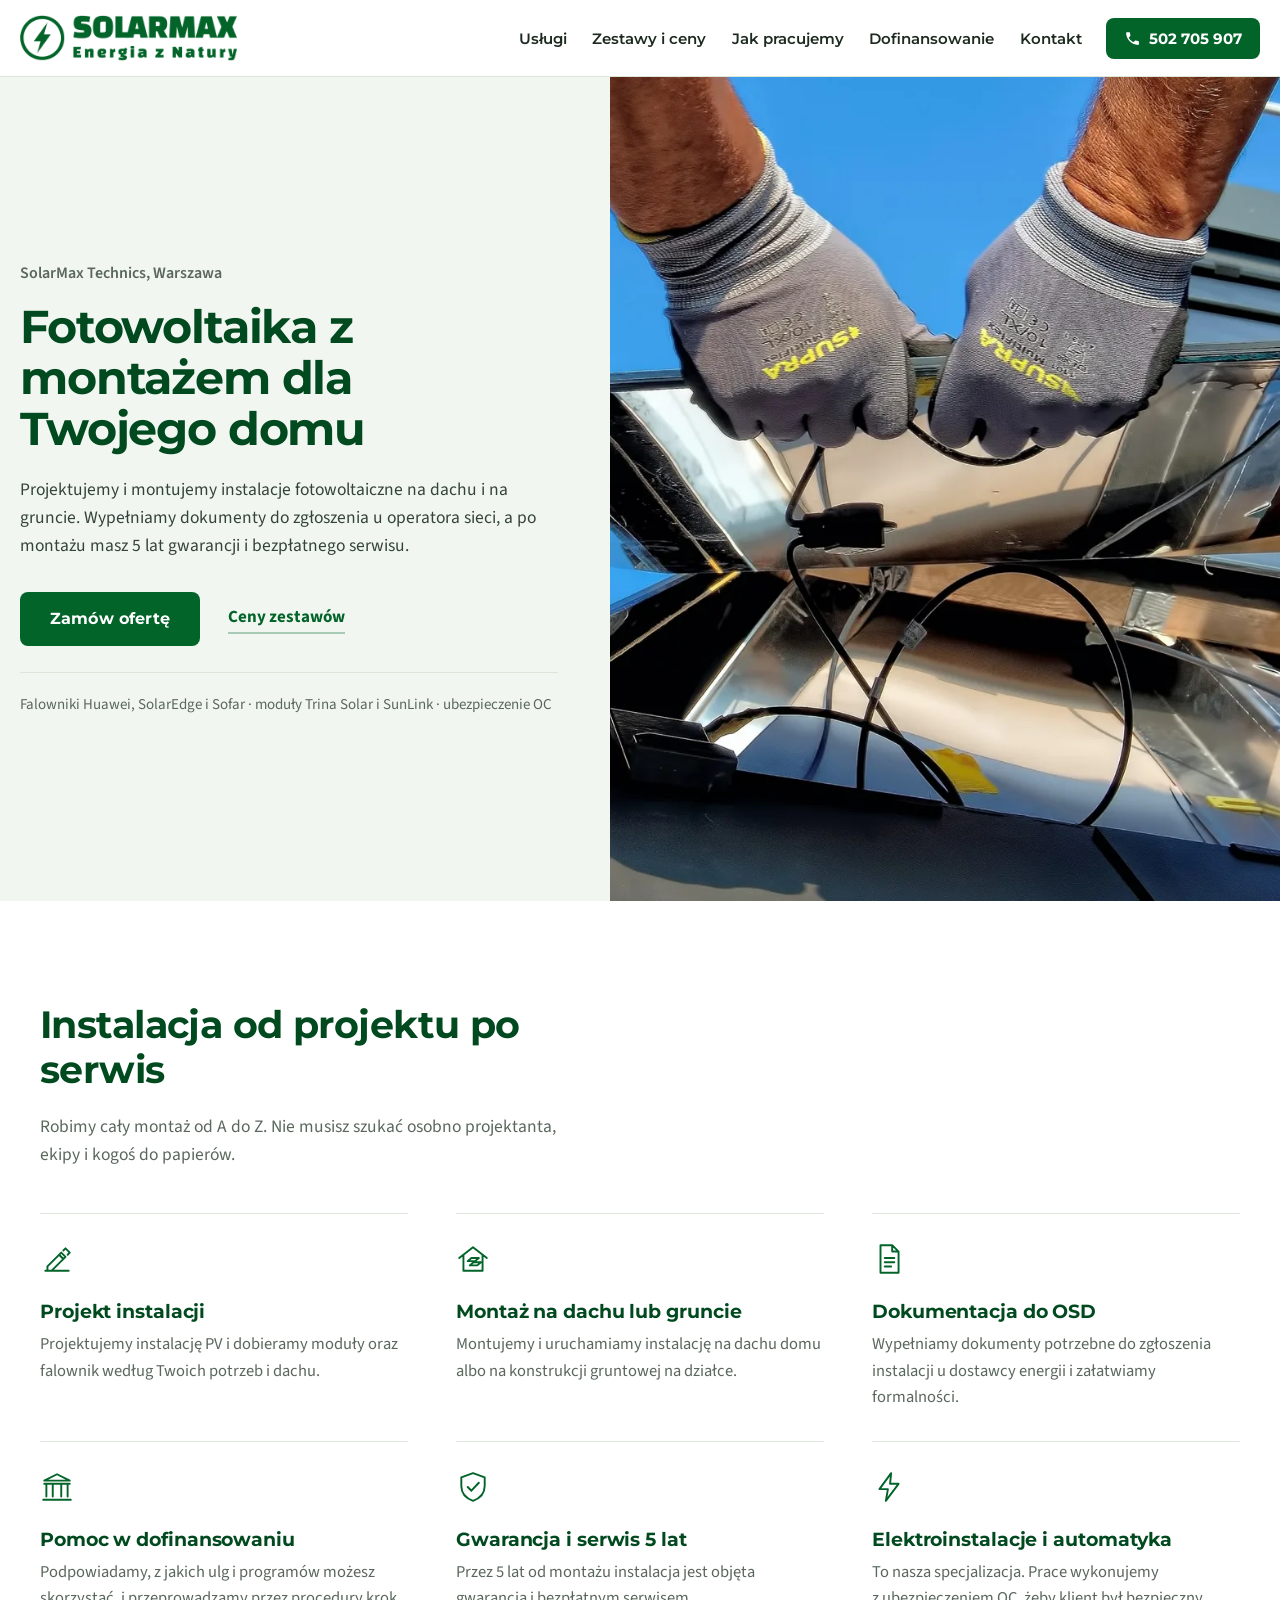
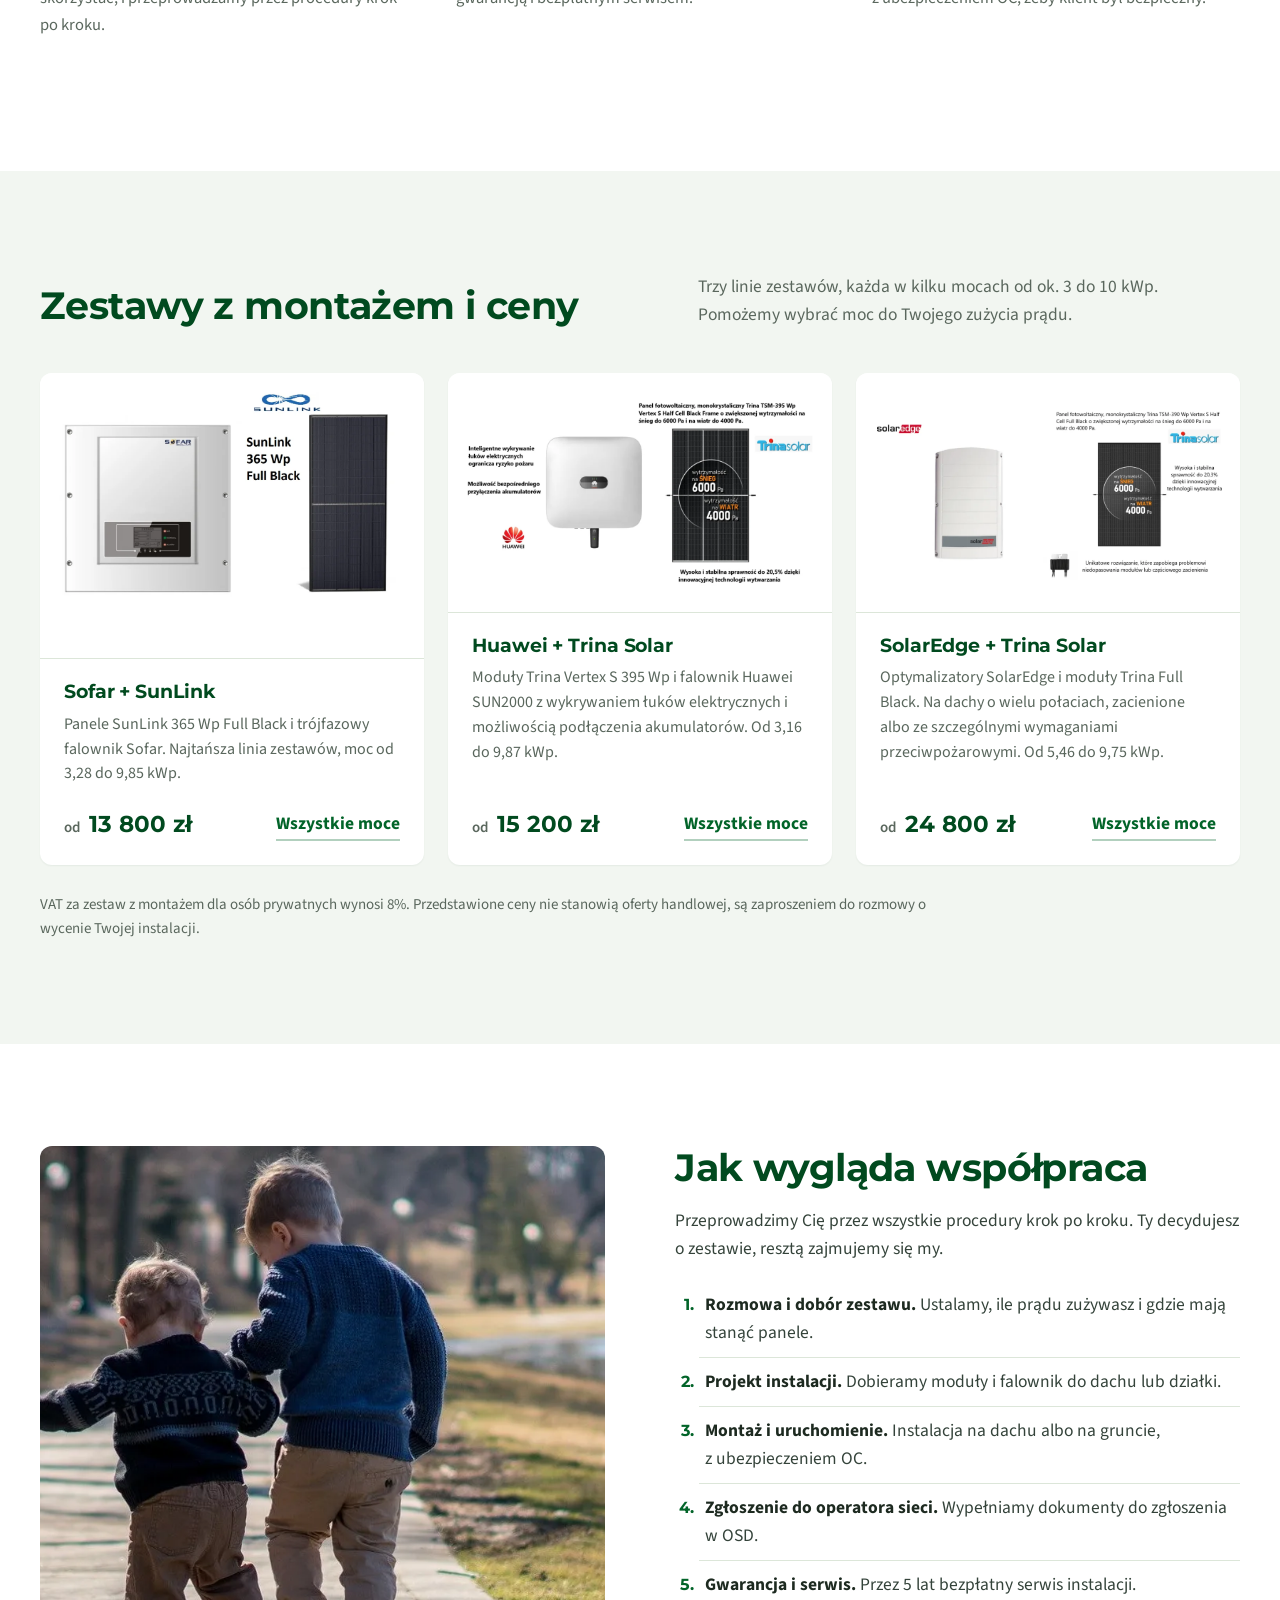
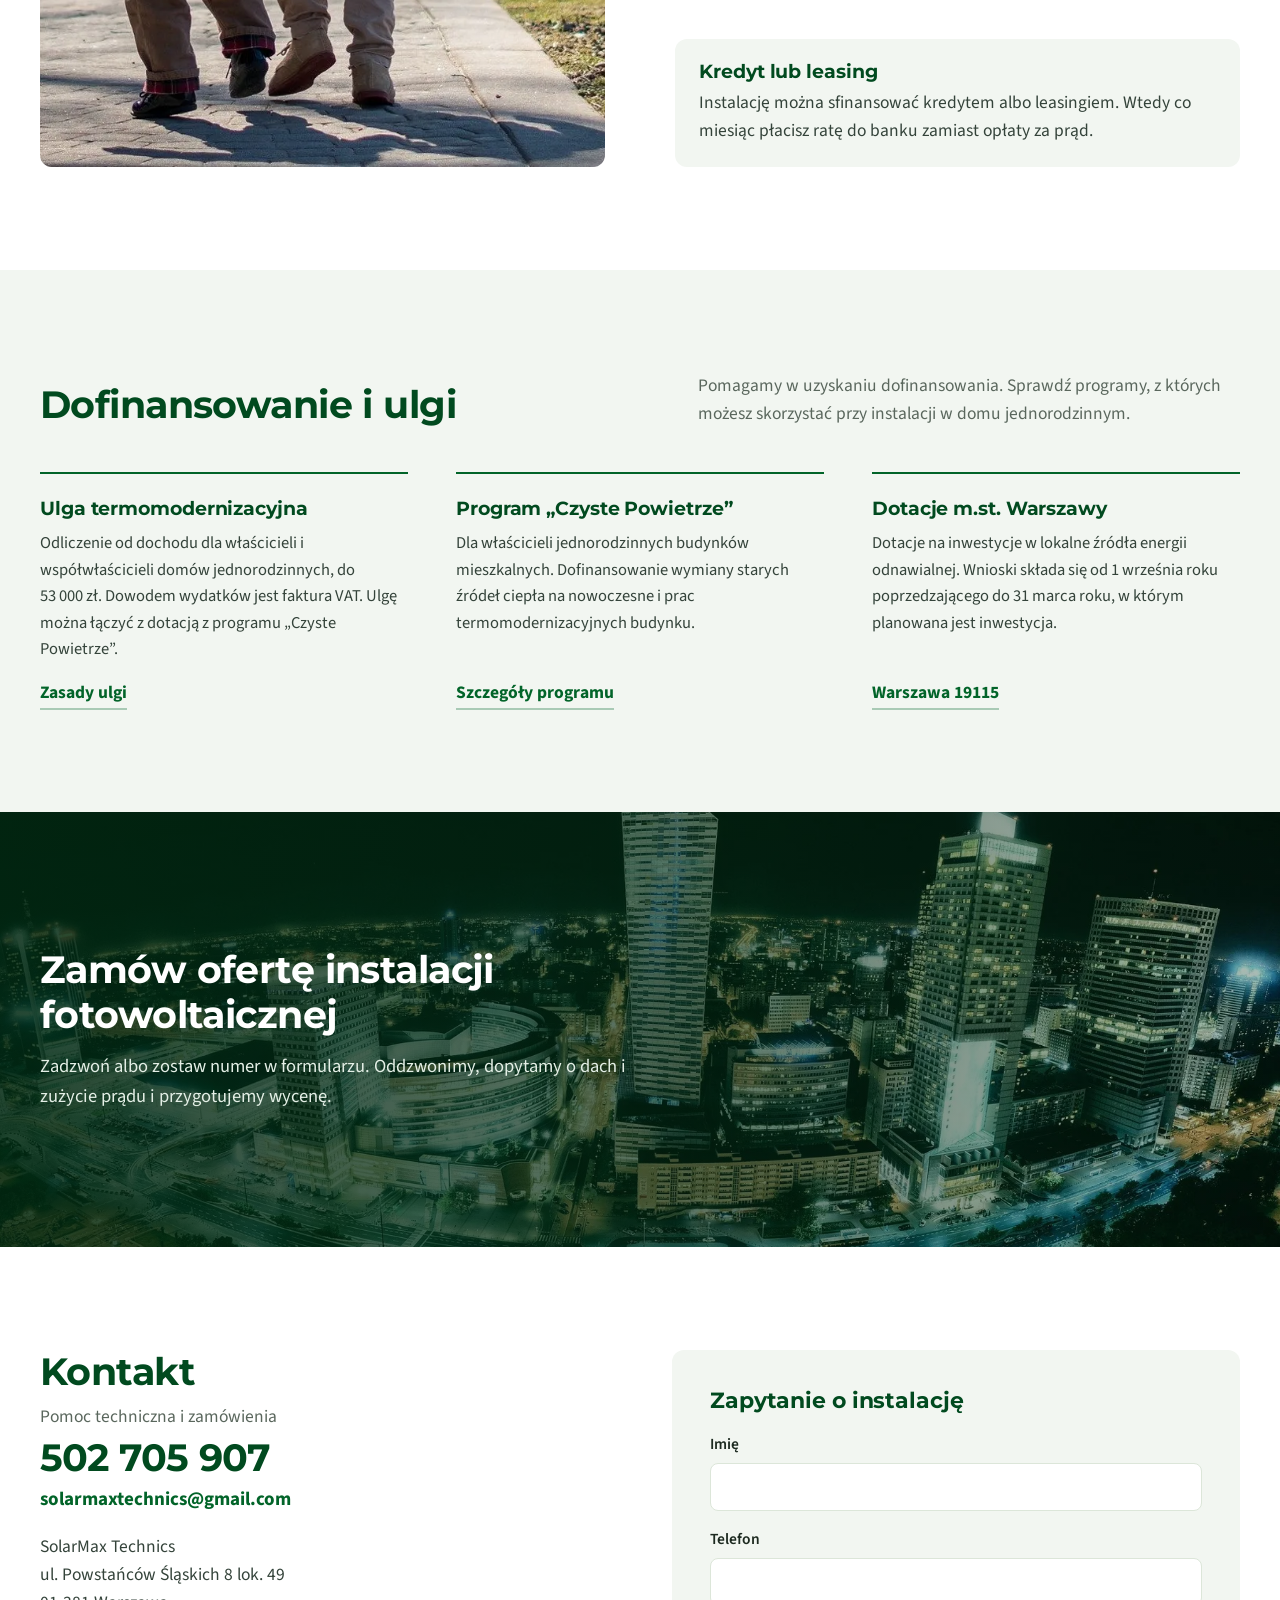
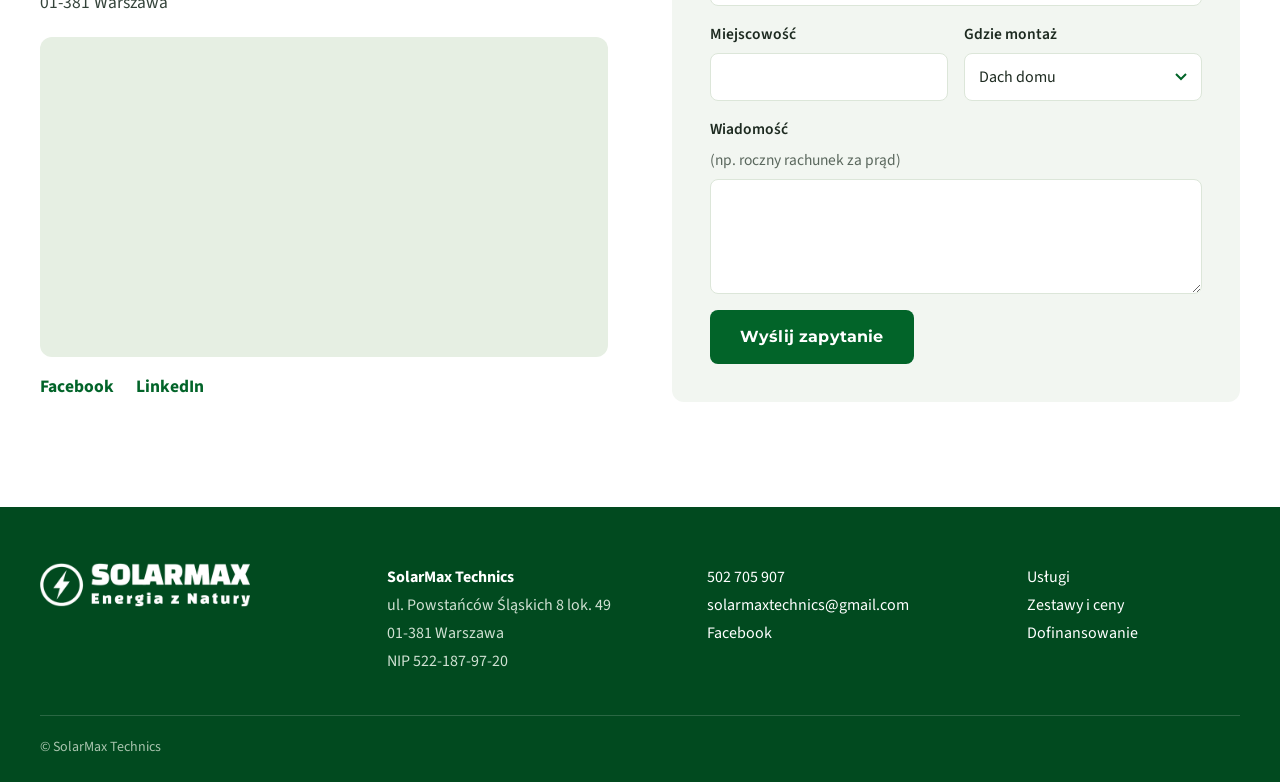
==== index.html @ 0d5f7050 "Wizualizacja koncepcyjna strony Solarmax" ====
<!doctype html>
<html lang="pl">
<head>
<meta charset="utf-8">
<meta name="viewport" content="width=device-width, initial-scale=1, viewport-fit=cover">
<meta name="robots" content="noindex, nofollow">
<title>Fotowoltaika z montażem - Warszawa | SolarMax Technics</title>
<meta name="description" content="SolarMax Technics z Warszawy: projekt, montaż i serwis instalacji fotowoltaicznych na dachu i gruncie. Zestawy Huawei, SolarEdge i Sofar, dokumentacja do OSD, 5 lat gwarancji i bezpłatnego serwisu.">
<meta name="theme-color" content="#026429">
<link rel="preconnect" href="https://fonts.googleapis.com">
<link rel="preconnect" href="https://fonts.gstatic.com" crossorigin>
<link href="https://fonts.googleapis.com/css2?family=Montserrat:wght@600;700;800&family=Source+Sans+3:wght@400;600;700&display=swap" rel="stylesheet">
<link rel="preload" as="image" href="img/montage.webp">
<link rel="icon" href="img/ikona.png">
<link rel="stylesheet" href="style.css">
</head>
<body>
<!-- Wizualizacja koncepcyjna nowej strony (bezplatny podglad). Dane, oferta, ceny i zdjecia pochodza z solarmax.com.pl (stan 29.10.2026). -->
<header class="top" id="top">
  <div class="top-in">
    <a href="index.html" class="logo" aria-label="SolarMax Technics - strona główna"><img src="img/logo.png" alt="Solarmax - Energia z Natury" width="520" height="110"></a>
    <nav class="nav" id="nav" aria-label="Menu główne">
      <a href="#uslugi">Usługi</a>
      <a href="zestawy.html">Zestawy i ceny</a>
      <a href="#wspolpraca">Jak pracujemy</a>
      <a href="#dofinansowanie">Dofinansowanie</a>
      <a href="#kontakt">Kontakt</a>
      <a href="tel:+48502705907" class="nav-tel">Zadzwoń: 502 705 907</a>
    </nav>
    <a href="tel:+48502705907" class="top-tel" aria-label="Zadzwoń: 502 705 907">
      <svg viewBox="0 0 24 24" aria-hidden="true"><path d="M6.6 10.8a15.1 15.1 0 0 0 6.6 6.6l2.2-2.2a1 1 0 0 1 1-.25 11.4 11.4 0 0 0 3.6.57 1 1 0 0 1 1 1V20a1 1 0 0 1-1 1A17 17 0 0 1 3 4a1 1 0 0 1 1-1h3.5a1 1 0 0 1 1 1c0 1.25.2 2.45.57 3.57a1 1 0 0 1-.25 1z"/></svg>
      <span>502 705 907</span>
    </a>
    <button class="burger" id="burger" aria-label="Otwórz menu" aria-expanded="false" aria-controls="nav"><span></span><span></span><span></span></button>
  </div>
</header>

<main>
<section class="hero" id="start">
  <figure class="hero-foto">
    <img src="img/montage.webp" alt="Monterzy w rękawicach podłączają przewody panelu fotowoltaicznego" width="1800" height="1007" fetchpriority="high">
  </figure>
  <div class="hero-in">
    <p class="hero-adres">SolarMax Technics, Warszawa</p>
    <h1>Fotowoltaika z montażem dla Twojego domu</h1>
    <p class="lead">Projektujemy i montujemy instalacje fotowoltaiczne na dachu i na gruncie. Wypełniamy dokumenty do zgłoszenia u operatora sieci, a po montażu masz 5 lat gwarancji i bezpłatnego serwisu.</p>
    <div class="hero-cta">
      <a href="#kontakt" class="btn">Zamów ofertę</a>
      <a href="zestawy.html" class="lnk hero-lnk">Ceny zestawów</a>
    </div>
    <p class="hero-fakty">Falowniki Huawei, SolarEdge i Sofar · moduły Trina Solar i SunLink · ubezpieczenie OC</p>
  </div>
</section>

<section class="sekcja uslugi" id="uslugi">
  <div class="wrap">
    <div class="sek-glowa">
      <h2>Instalacja od projektu po serwis</h2>
      <p>Robimy cały montaż od A do Z. Nie musisz szukać osobno projektanta, ekipy i kogoś do papierów.</p>
    </div>
    <div class="siatka-usl">
      <div class="usl">
        <svg viewBox="0 0 32 32" aria-hidden="true"><path d="M5 27h22M7 23l13-13 4 4-13 13H7v-4zM18 12l4 4M22 8l2-2 4 4-2 2"/></svg>
        <h3>Projekt instalacji</h3>
        <p>Projektujemy instalację PV i dobieramy moduły oraz falownik według Twoich potrzeb i dachu.</p>
      </div>
      <div class="usl">
        <svg viewBox="0 0 32 32" aria-hidden="true"><path d="M3 15 16 5l13 10M7 12.5V27h18V12.5M11 18l3.5-3h7L18 18h-7zM13 22l3.5-3h7L20 22h-7"/></svg>
        <h3>Montaż na dachu lub gruncie</h3>
        <p>Montujemy i uruchamiamy instalację na dachu domu albo na konstrukcji gruntowej na działce.</p>
      </div>
      <div class="usl">
        <svg viewBox="0 0 32 32" aria-hidden="true"><path d="M8 3h11l6 6v20H8zM19 3v6h6M12 15h9M12 19h9M12 23h6"/></svg>
        <h3>Dokumentacja do OSD</h3>
        <p>Wypełniamy dokumenty potrzebne do zgłoszenia instalacji u dostawcy energii i załatwiamy formalności.</p>
      </div>
      <div class="usl">
        <svg viewBox="0 0 32 32" aria-hidden="true"><path d="M4 13h24M6 13v12M12 13v12M20 13v12M26 13v12M3 28h26M16 4 4 10h24z"/></svg>
        <h3>Pomoc w dofinansowaniu</h3>
        <p>Podpowiadamy, z jakich ulg i programów możesz skorzystać, i przeprowadzamy przez procedury krok po kroku.</p>
      </div>
      <div class="usl">
        <svg viewBox="0 0 32 32" aria-hidden="true"><path d="M16 3 5 7v8c0 7 4.6 11.6 11 14 6.4-2.4 11-7 11-14V7zM11 16l3.5 3.5L21.5 12"/></svg>
        <h3>Gwarancja i serwis 5 lat</h3>
        <p>Przez 5 lat od montażu instalacja jest objęta gwarancją i bezpłatnym serwisem.</p>
      </div>
      <div class="usl">
        <svg viewBox="0 0 32 32" aria-hidden="true"><path d="M18 3 7 18h8l-2 11 12-16h-8z"/></svg>
        <h3>Elektroinstalacje i automatyka</h3>
        <p>To nasza specjalizacja. Prace wykonujemy z&nbsp;ubezpieczeniem OC, żeby klient był bezpieczny.</p>
      </div>
    </div>
  </div>
</section>

<section class="sekcja zestawy" id="zestawy">
  <div class="wrap">
    <div class="sek-glowa">
      <h2>Zestawy z montażem i ceny</h2>
      <p>Trzy linie zestawów, każda w kilku mocach od ok. 3 do 10 kWp. Pomożemy wybrać moc do Twojego zużycia prądu.</p>
    </div>
    <div class="siatka-zest">
      <article class="zest">
        <a href="zestawy.html#sofar" class="zest-foto"><img src="img/zestaw-sofar.webp" alt="Falownik Sofar i panel SunLink 365 Wp Full Black" width="1000" height="723" loading="lazy"></a>
        <div class="zest-txt">
          <h3>Sofar + SunLink</h3>
          <p>Panele SunLink 365 Wp Full Black i trójfazowy falownik Sofar. Najtańsza linia zestawów, moc od 3,28 do 9,85 kWp.</p>
          <div class="zest-dol"><span class="cena"><small>od</small> 13&nbsp;800&nbsp;zł</span><a href="zestawy.html#sofar" class="lnk">Wszystkie moce</a></div>
        </div>
      </article>
      <article class="zest">
        <a href="zestawy.html#huawei" class="zest-foto"><img src="img/zestaw-huawei.webp" alt="Falownik Huawei SUN2000 i moduł Trina Vertex S 395 Wp" width="1000" height="536" loading="lazy"></a>
        <div class="zest-txt">
          <h3>Huawei + Trina Solar</h3>
          <p>Moduły Trina Vertex S 395 Wp i falownik Huawei SUN2000 z wykrywaniem łuków elektrycznych i możliwością podłączenia akumulatorów. Od 3,16 do 9,87 kWp.</p>
          <div class="zest-dol"><span class="cena"><small>od</small> 15&nbsp;200&nbsp;zł</span><a href="zestawy.html#huawei" class="lnk">Wszystkie moce</a></div>
        </div>
      </article>
      <article class="zest">
        <a href="zestawy.html#solaredge" class="zest-foto"><img src="img/zestaw-solaredge.webp" alt="Falownik SolarEdge z optymalizatorem i moduł Trina Vertex S 390 Wp Full Black" width="1000" height="499" loading="lazy"></a>
        <div class="zest-txt">
          <h3>SolarEdge + Trina Solar</h3>
          <p>Optymalizatory SolarEdge i moduły Trina Full Black. Na dachy o wielu połaciach, zacienione albo ze szczególnymi wymaganiami przeciwpożarowymi. Od 5,46 do 9,75 kWp.</p>
          <div class="zest-dol"><span class="cena"><small>od</small> 24&nbsp;800&nbsp;zł</span><a href="zestawy.html#solaredge" class="lnk">Wszystkie moce</a></div>
        </div>
      </article>
    </div>
    <p class="uwaga">VAT za zestaw z montażem dla osób prywatnych wynosi 8%. Przedstawione ceny nie stanowią oferty handlowej, są zaproszeniem do rozmowy o wycenie Twojej instalacji.</p>
  </div>
</section>

<section class="sekcja wspolpraca" id="wspolpraca">
  <div class="wrap wsp-in">
    <figure class="wsp-foto">
      <img src="img/brothers.webp" alt="Dwoje dzieci idących alejką w parku w słoneczny dzień" width="1400" height="788" loading="lazy">
    </figure>
    <div class="wsp-txt">
      <h2>Jak wygląda współpraca</h2>
      <p>Przeprowadzimy Cię przez wszystkie procedury krok po kroku. Ty decydujesz o zestawie, resztą zajmujemy się my.</p>
      <ol class="lista">
        <li><b>Rozmowa i dobór zestawu.</b> Ustalamy, ile prądu zużywasz i gdzie mają stanąć panele.</li>
        <li><b>Projekt instalacji.</b> Dobieramy moduły i falownik do dachu lub działki.</li>
        <li><b>Montaż i uruchomienie.</b> Instalacja na dachu albo na gruncie, z&nbsp;ubezpieczeniem OC.</li>
        <li><b>Zgłoszenie do operatora sieci.</b> Wypełniamy dokumenty do zgłoszenia w OSD.</li>
        <li><b>Gwarancja i serwis.</b> Przez 5 lat bezpłatny serwis instalacji.</li>
      </ol>
      <div class="kredyt">
        <h3>Kredyt lub leasing</h3>
        <p>Instalację można sfinansować kredytem albo leasingiem. Wtedy co miesiąc płacisz ratę do banku zamiast opłaty za prąd.</p>
      </div>
    </div>
  </div>
</section>

<section class="sekcja dofin" id="dofinansowanie">
  <div class="wrap">
    <div class="sek-glowa">
      <h2>Dofinansowanie i ulgi</h2>
      <p>Pomagamy w uzyskaniu dofinansowania. Sprawdź programy, z których możesz skorzystać przy instalacji w domu jednorodzinnym.</p>
    </div>
    <div class="siatka-dof">
      <div class="dof">
        <h3>Ulga termomodernizacyjna</h3>
        <p>Odliczenie od dochodu dla właścicieli i współwłaścicieli domów jednorodzinnych, do 53&nbsp;000&nbsp;zł. Dowodem wydatków jest faktura VAT. Ulgę można łączyć z dotacją z programu „Czyste Powietrze”.</p>
        <a href="https://czystepowietrze.gov.pl/ulga-termomodernizacyjna-2/" class="lnk" target="_blank" rel="noopener">Zasady ulgi</a>
      </div>
      <div class="dof">
        <h3>Program „Czyste Powietrze”</h3>
        <p>Dla właścicieli jednorodzinnych budynków mieszkalnych. Dofinansowanie wymiany starych źródeł ciepła na nowoczesne i prac termomodernizacyjnych budynku.</p>
        <a href="https://czystepowietrze.gov.pl/czyste-powietrze/" class="lnk" target="_blank" rel="noopener">Szczegóły programu</a>
      </div>
      <div class="dof">
        <h3>Dotacje m.st. Warszawy</h3>
        <p>Dotacje na inwestycje w lokalne źródła energii odnawialnej. Wnioski składa się od 1 września roku poprzedzającego do 31 marca roku, w którym planowana jest inwestycja.</p>
        <a href="https://warszawa19115.pl/-/dotacje-dla-mieszkancow-na-realizacje-inwestycji-polegajacych-na-wykorzystaniu-lokalnych-zrodel-energii-odnawialnej-?redirect=" class="lnk" target="_blank" rel="noopener">Warszawa 19115</a>
      </div>
    </div>
  </div>
</section>

<section class="miasto" aria-labelledby="miasto-h">
  <img src="img/warsaw.webp" alt="Panorama centrum Warszawy nocą" width="1800" height="915" loading="lazy">
  <div class="wrap miasto-in">
    <h2 id="miasto-h">Zamów ofertę instalacji fotowoltaicznej</h2>
    <p>Zadzwoń albo zostaw numer w formularzu. Oddzwonimy, dopytamy o dach i zużycie prądu i przygotujemy wycenę.</p>
  </div>
</section>

<section class="sekcja kontakt" id="kontakt">
  <div class="wrap kontakt-in">
    <div class="kontakt-dane">
      <h2>Kontakt</h2>
      <p>Pomoc techniczna i zamówienia</p>
      <a href="tel:+48502705907" class="duzy-tel">502 705 907</a>
      <a href="mailto:solarmaxtechnics@gmail.com" class="duzy-mail">solarmaxtechnics@gmail.com</a>
      <address>SolarMax Technics<br>ul. Powstańców Śląskich 8 lok. 49<br>01-381 Warszawa</address>
      <div class="mapa">
        <iframe title="Mapa: ul. Powstańców Śląskich 8, Warszawa" src="https://www.openstreetmap.org/export/embed.html?bbox=20.9055%2C52.2191%2C20.9295%2C52.2291&amp;layer=mapnik&amp;marker=52.22419%2C20.91755"></iframe>
      </div>
      <p class="social"><a href="https://www.facebook.com/Solarmax-110515380593165/" target="_blank" rel="noopener">Facebook</a><a href="https://www.linkedin.com/in/roland-godziszewski-1248881a8" target="_blank" rel="noopener">LinkedIn</a></p>
    </div>
    <form class="form" id="form" novalidate>
      <h3>Zapytanie o instalację</h3>
      <label>Imię<input name="imie" autocomplete="given-name"></label>
      <label>Telefon<input name="tel" type="tel" inputmode="tel" autocomplete="tel"></label>
      <div class="form-2">
        <label>Miejscowość<input name="miejsce" autocomplete="address-level2"></label>
        <label>Gdzie montaż
          <select name="gdzie">
            <option>Dach domu</option>
            <option>Grunt na działce</option>
            <option>Dach budynku firmy</option>
            <option>Jeszcze nie wiem</option>
          </select>
        </label>
      </div>
      <label>Wiadomość <span class="opc">(np. roczny rachunek za prąd)</span><textarea name="tresc" rows="4"></textarea></label>
      <button class="btn" type="submit">Wyślij zapytanie</button>
      <p class="form-info" id="form-info" role="status"></p>
    </form>
  </div>
</section>
</main>

<footer class="stopka">
  <div class="wrap stopka-g">
    <div><img src="img/logo-biale.png" alt="Solarmax - Energia z Natury" class="stopka-logo" width="520" height="110" loading="lazy"></div>
    <div><p><b>SolarMax Technics</b><br>ul. Powstańców Śląskich 8 lok. 49<br>01-381 Warszawa<br>NIP 522-187-97-20</p></div>
    <div><p><a href="tel:+48502705907">502 705 907</a><br><a href="mailto:solarmaxtechnics@gmail.com">solarmaxtechnics@gmail.com</a><br><a href="https://www.facebook.com/Solarmax-110515380593165/" target="_blank" rel="noopener">Facebook</a></p></div>
    <div><p><a href="#uslugi">Usługi</a><br><a href="zestawy.html">Zestawy i ceny</a><br><a href="#dofinansowanie">Dofinansowanie</a></p></div>
  </div>
  <div class="wrap stopka-dol">© SolarMax Technics</div>
</footer>

<div class="mob" id="mob">
  <a href="tel:+48502705907" class="mob-tel">Zadzwoń</a>
  <a href="#kontakt" class="mob-cta">Zamów ofertę</a>
</div>
<script src="app.js"></script>
</body>
</html>
---- style.css ----
:root{
  --tlo:#ffffff;
  --tlo-j:#f2f6f1;
  --tlo-z:#e6efe3;
  --tekst:#1d2a20;
  --szary:#5a675d;
  --ziel:#026429;
  --ziel-c:#014a1f;
  --ziel-j:#0a7d37;
  --linia:#dce6d9;
  --r:12px;
  --head:"Montserrat",system-ui,-apple-system,"Segoe UI",sans-serif;
  --sans:"Source Sans 3",system-ui,-apple-system,"Segoe UI",sans-serif;
  --top:76px;
}
*{box-sizing:border-box}
html{scroll-behavior:smooth;scroll-padding-top:calc(var(--top) + 8px);-webkit-text-size-adjust:100%}
body{margin:0;background:var(--tlo);color:var(--tekst);font:400 17.5px/1.6 var(--sans);-webkit-font-smoothing:antialiased;overflow-x:hidden}
img{max-width:100%;display:block}
a{color:inherit}
h1,h2,h3{font-family:var(--head);font-weight:700;color:var(--ziel-c);margin:0;line-height:1.18;letter-spacing:-.015em}
h2{font-size:clamp(27px,3vw,38px)}
h3{font-size:19px;letter-spacing:-.005em}
p{margin:0 0 1em}
figure{margin:0}
.wrap{width:min(1200px,100% - 40px);margin:0 auto}
.btn{display:inline-flex;align-items:center;justify-content:center;min-height:54px;padding:0 30px;border-radius:8px;background:var(--ziel);color:#fff;font:700 16px/1 var(--head);text-decoration:none;border:0;cursor:pointer;transition:background .2s,transform .15s;letter-spacing:.01em}
.btn:hover{background:var(--ziel-j)}
.btn:active{transform:scale(.98)}
.lnk{color:var(--ziel);font-weight:700;text-decoration:none;border-bottom:2px solid rgba(2,100,41,.3);padding-bottom:1px;transition:border-color .2s}
.lnk:hover{border-color:var(--ziel)}

/* naglowek */
.top{position:sticky;top:0;z-index:50;background:rgba(255,255,255,.95);backdrop-filter:saturate(1.4) blur(10px);-webkit-backdrop-filter:saturate(1.4) blur(10px);border-bottom:1px solid var(--linia)}
.top-in{height:var(--top);width:min(1320px,100% - 40px);margin:0 auto;display:flex;align-items:center;gap:24px}
.logo{flex:0 0 auto}
.logo img{height:46px;width:auto}
.nav{margin-left:auto;display:flex;align-items:center;gap:clamp(16px,2vw,32px);white-space:nowrap}
.nav a{text-decoration:none;font:600 15px/1 var(--head);color:var(--tekst)}
.nav a:hover,.nav a[aria-current]{color:var(--ziel)}
.nav .nav-tel{display:none}
.top-tel{display:inline-flex;align-items:center;gap:8px;text-decoration:none;font:700 15px/1 var(--head);color:#fff;background:var(--ziel);padding:12px 18px;border-radius:8px;white-space:nowrap}
.top-tel svg{width:17px;height:17px;fill:currentColor}
.top-tel:hover{background:var(--ziel-j)}
.burger{display:none}

/* hero */
.hero{position:relative;display:grid;grid-template-columns:minmax(0,1fr) minmax(0,1.1fr);min-height:calc(100svh - var(--top));background:var(--tlo-j)}
.hero-foto{grid-column:2;grid-row:1;position:relative;align-self:stretch;width:100%;overflow:hidden}
.hero-foto img{position:absolute;inset:0;width:100%;height:100%;object-fit:cover;object-position:40% 50%}
.hero-in{grid-column:1;grid-row:1;align-self:center;padding:40px clamp(28px,4vw,64px) 40px max(20px,calc((100vw - 1320px)/2 + 20px))}
.hero-in>*{max-width:590px}
.hero-adres{color:var(--szary);font-weight:600;margin-bottom:16px;font-size:16px}
.hero h1{font-size:clamp(36px,3.6vw,56px);margin-bottom:22px;line-height:1.1;letter-spacing:-.025em}
.lead{font-size:clamp(17.5px,1.3vw,20px);color:#34433a;max-width:33em;margin-bottom:32px}
.hero-cta{display:flex;align-items:center;gap:28px;flex-wrap:wrap;margin-bottom:26px}
.hero-lnk{font-size:17px}
.hero-fakty{font-size:15px;color:var(--szary);margin:0;padding-top:20px;border-top:1px solid var(--linia)}

/* sekcje */
.sekcja{padding:clamp(64px,8vw,108px) 0}
.sek-glowa{display:flex;justify-content:space-between;align-items:end;gap:20px 56px;margin-bottom:44px;flex-wrap:wrap}
.sek-glowa h2{max-width:16em}
.sek-glowa p{max-width:31em;color:var(--szary);margin:0}

.siatka-usl{display:grid;grid-template-columns:repeat(3,minmax(0,1fr));gap:0 48px}
.usl{padding:28px 0 30px;border-top:1px solid var(--linia);min-width:0}
.usl svg{width:34px;height:34px;fill:none;stroke:var(--ziel);stroke-width:1.8;stroke-linecap:round;stroke-linejoin:round;margin-bottom:16px}
.usl h3{margin-bottom:8px}
.usl p{color:var(--szary);margin:0;font-size:16.5px}

.zestawy{background:var(--tlo-j)}
.siatka-zest{display:grid;grid-template-columns:repeat(3,minmax(0,1fr));gap:24px}
.zest{background:#fff;border-radius:var(--r);overflow:hidden;display:flex;flex-direction:column;min-width:0;box-shadow:0 1px 2px rgba(1,74,31,.06);transition:transform .25s,box-shadow .25s}
.zest:hover{transform:translateY(-3px);box-shadow:0 18px 34px -22px rgba(1,74,31,.4)}
.zest-foto{display:flex;align-items:center;justify-content:center;aspect-ratio:16/10;padding:14px;border-bottom:1px solid var(--linia);background:#fff}
.zest-foto img{width:100%;height:100%;object-fit:contain}
.zest-txt{padding:22px 24px 24px;display:flex;flex-direction:column;flex:1}
.zest-txt h3{margin-bottom:8px}
.zest-txt p{color:var(--szary);font-size:16px;line-height:1.55}
.zest-dol{margin-top:auto;display:flex;justify-content:space-between;align-items:center;gap:12px;padding-top:8px;flex-wrap:wrap}
.cena{font:700 23px/1 var(--head);color:var(--ziel-c);white-space:nowrap}
.cena small{font:600 15px var(--sans);color:var(--szary);margin-right:2px}
.uwaga{margin:28px 0 0;font-size:15px;color:var(--szary);max-width:62em}

.wsp-in{display:grid;grid-template-columns:minmax(0,1fr) minmax(0,1fr);gap:clamp(32px,5.5vw,80px);align-items:center}
.wsp-foto{border-radius:var(--r);overflow:hidden;aspect-ratio:4/4.4}
.wsp-foto img{width:100%;height:100%;object-fit:cover;object-position:55% 50%}
.wsp-txt h2{margin-bottom:16px}
.wsp-txt>p{color:#34433a}
.lista{padding-left:24px;margin:0 0 30px;color:#34433a}
.lista li{padding:10px 0 10px 6px;border-bottom:1px solid var(--linia)}
.lista li:last-child{border-bottom:0}
.lista li::marker{font:700 16px var(--head);color:var(--ziel)}
.lista b{color:var(--tekst)}
.kredyt{background:var(--tlo-j);border-radius:var(--r);padding:22px 24px}
.kredyt h3{margin-bottom:6px}
.kredyt p{margin:0;color:#34433a}

.dofin{background:var(--tlo-j)}
.siatka-dof{display:grid;grid-template-columns:repeat(3,minmax(0,1fr));gap:0 48px}
.dof{border-top:2px solid var(--ziel);padding-top:24px;min-width:0;display:flex;flex-direction:column}
.dof h3{margin-bottom:10px}
.dof p{color:#34433a;font-size:16.5px}
.dof .lnk{align-self:flex-start;margin-top:auto}

.miasto{position:relative;min-height:clamp(300px,34vw,440px);display:flex;align-items:center;color:#fff;overflow:hidden}
.miasto img{position:absolute;inset:0;width:100%;height:100%;object-fit:cover;object-position:50% 45%}
.miasto::before{content:"";position:absolute;inset:0;background:linear-gradient(90deg,rgba(1,40,17,.86) 0%,rgba(1,40,17,.62) 55%,rgba(1,40,17,.3) 100%);z-index:1}
.miasto-in{position:relative;z-index:2;padding:56px 0}
.miasto h2{color:#fff;max-width:15em;margin-bottom:14px}
.miasto p{max-width:32em;font-size:18.5px;color:#e4efe6;margin:0}

.kontakt-in{display:grid;grid-template-columns:minmax(0,1fr) minmax(0,1fr);gap:clamp(32px,5vw,72px);align-items:start}
.kontakt-dane h2{margin-bottom:8px}
.kontakt-dane>p{color:var(--szary);margin-bottom:4px}
.duzy-tel{display:inline-block;font:700 clamp(30px,3vw,40px)/1.2 var(--head);color:var(--ziel-c);text-decoration:none;letter-spacing:-.02em}
.duzy-mail{display:block;font-weight:700;color:var(--ziel);text-decoration:none;font-size:19px;margin:4px 0 18px;overflow-wrap:anywhere}
address{font-style:normal;color:#34433a;margin-bottom:20px}
.mapa{border-radius:var(--r);overflow:hidden;aspect-ratio:16/9;margin-bottom:16px;background:var(--tlo-z)}
.mapa iframe{width:100%;height:100%;border:0;display:block}
.social{display:flex;gap:22px;margin:0}
.social a{font-weight:700;color:var(--ziel);text-decoration:none}
.form{background:var(--tlo-j);border-radius:var(--r);padding:clamp(22px,3vw,38px);display:grid;gap:16px;min-width:0}
.form h3{font-size:22px;margin-bottom:2px}
.form label{display:grid;gap:6px;font-weight:600;font-size:15.5px;color:var(--tekst);min-width:0}
.form .opc{font-weight:400;color:var(--szary)}
.form-2{display:grid;grid-template-columns:minmax(0,1fr) minmax(0,1fr);gap:16px}
.form input,.form select,.form textarea{font:400 16px/1.4 var(--sans);color:var(--tekst);background:#fff;border:1.5px solid var(--linia);border-radius:8px;padding:12px 14px;width:100%;min-width:0}
.form select{appearance:none;background:#fff url("data:image/svg+xml,%3Csvg xmlns='http://www.w3.org/2000/svg' viewBox='0 0 12 8'%3E%3Cpath d='M1 1l5 5 5-5' fill='none' stroke='%23026429' stroke-width='2'/%3E%3C/svg%3E") no-repeat right 14px center/12px 8px;padding-right:38px}
.form textarea{resize:vertical}
.form input:focus,.form select:focus,.form textarea:focus{outline:none;border-color:var(--ziel)}
.form .btn{justify-self:start}
.form-info{margin:0;font-size:15px;color:var(--szary)}
.form-info:empty{display:none}
.form .zle{border-color:#b9402a}

/* podstrona zestawy */
.podhero{background:var(--tlo-j);padding:clamp(40px,6vw,72px) 0 clamp(36px,5vw,56px)}
.okruchy{font-size:15px;color:var(--szary);margin-bottom:18px}
.okruchy a{color:var(--ziel);text-decoration:none;font-weight:600}
.podhero h1{font-size:clamp(32px,3.8vw,50px);margin-bottom:16px;max-width:16em}
.podhero .lead{margin-bottom:26px}
.podhero-skok{display:flex;flex-wrap:wrap;gap:10px;margin:0}
.chip{display:inline-flex;align-items:center;min-height:44px;padding:0 18px;border-radius:8px;border:1.5px solid #c8d8c4;background:#fff;text-decoration:none;font:600 15px var(--head);color:var(--ziel-c)}
.chip:hover{border-color:var(--ziel)}
.linia-b{background:var(--tlo-j)}
.linia-b .cennik{background:#fff}
.linia-in{display:grid;grid-template-columns:minmax(0,.8fr) minmax(0,1.2fr);gap:clamp(32px,5vw,72px);align-items:start}
.linia-opis h2{margin-bottom:14px}
.linia-opis p{color:#34433a}
.linia-foto{background:#fff;border-radius:var(--r);padding:14px;margin-top:8px;border:1px solid var(--linia)}
.cennik{border-radius:var(--r);background:var(--tlo-j);padding:8px 26px}
.cen-wiersz{display:grid;grid-template-columns:minmax(0,96px) minmax(0,1fr) minmax(0,150px);gap:20px;padding:16px 0;border-bottom:1px solid var(--linia);align-items:center}
.cen-wiersz:last-child{border-bottom:0}
.cen-glowa{font:600 13.5px var(--head);color:var(--szary);padding:14px 0 12px}
.cen-glowa span:last-child{text-align:right}
.cen-moc{font:700 18px var(--head);color:var(--ziel-c)}
.cen-sklad{color:#34433a;font-size:16px;line-height:1.45}
.cen-cena{text-align:right;display:flex;flex-direction:column;gap:2px}
.cen-cena b{font:700 19px var(--head);color:var(--tekst);white-space:nowrap}
.cen-cena small{font-size:14px;color:var(--szary)}
.zest-cta{background:var(--ziel);color:#e4efe6}
.zest-cta-in{display:flex;justify-content:space-between;align-items:center;gap:28px 56px;flex-wrap:wrap}
.zest-cta h2{color:#fff;margin-bottom:12px}
.zest-cta p{margin:0;max-width:40em}
.zest-cta .btn{background:#fff;color:var(--ziel-c)}
.zest-cta .btn:hover{background:#e9f2e6}

.stopka{background:var(--ziel-c);color:#cfe0d2;padding:56px 0 calc(24px + env(safe-area-inset-bottom));font-size:16px}
.stopka a{color:#fff;text-decoration:none}
.stopka a:hover{text-decoration:underline}
.stopka-g{display:grid;grid-template-columns:minmax(0,1.2fr) minmax(0,1.1fr) minmax(0,1.1fr) minmax(0,.8fr);gap:28px;align-items:start}
.stopka-logo{width:210px;height:auto}
.stopka p{margin:0;line-height:1.75}
.stopka b{color:#fff}
.stopka-dol{margin-top:40px;padding-top:20px;border-top:1px solid rgba(255,255,255,.16);font-size:14px;color:#a9c4ae}

.mob{display:none}

/* niskie ekrany komputerow */
@media (min-width:761px) and (max-height:820px){
  .hero h1{font-size:clamp(34px,3.3vw,48px);margin-bottom:16px}
  .lead{font-size:17.5px;margin-bottom:24px}
  .hero-cta{margin-bottom:20px}
  .hero-fakty{padding-top:16px}
  .hero-in{padding-top:28px;padding-bottom:28px}
}

@media (max-width:1180px){
  .nav{gap:18px}
  .nav a{font-size:14.5px}
  .top-tel span{display:none}
  .top-tel{padding:11px}
}
@media (max-width:1060px){
  :root{--top:66px}
  .logo img{height:40px}
  .burger{display:flex;flex-direction:column;justify-content:center;gap:5px;width:44px;height:44px;margin-left:2px;background:none;border:0;cursor:pointer;padding:10px}
  .burger span{display:block;height:2px;background:var(--ziel-c);border-radius:2px;transition:transform .25s,opacity .2s}
  .burger[aria-expanded="true"] span:nth-child(1){transform:translateY(7px) rotate(45deg)}
  .burger[aria-expanded="true"] span:nth-child(2){opacity:0}
  .burger[aria-expanded="true"] span:nth-child(3){transform:translateY(-7px) rotate(-45deg)}
  .top-tel{margin-left:auto}
  .nav{position:fixed;left:0;right:0;top:var(--top);flex-direction:column;align-items:stretch;gap:0;background:#fff;border-bottom:1px solid var(--linia);box-shadow:0 20px 30px -24px rgba(1,40,17,.35);padding:6px 20px 18px;margin:0;transform:translateY(-8px);opacity:0;visibility:hidden;transition:opacity .2s,transform .2s,visibility .2s;max-height:calc(100svh - var(--top));overflow:auto}
  .nav.otwarte{transform:none;opacity:1;visibility:visible}
  .nav a{padding:15px 0;border-bottom:1px solid var(--linia);font-size:17px;line-height:1.45}
  .nav .nav-tel{display:block;border:0;color:var(--ziel);font-weight:700}
  .siatka-usl{grid-template-columns:repeat(2,minmax(0,1fr))}
  .siatka-zest{grid-template-columns:repeat(2,minmax(0,1fr))}
  .siatka-zest .zest:last-child{grid-column:1/-1;display:grid;grid-template-columns:minmax(0,1fr) minmax(0,1fr)}
  .siatka-zest .zest:last-child .zest-foto{border-bottom:0;border-right:1px solid var(--linia);aspect-ratio:auto}
  .stopka-g{grid-template-columns:repeat(2,minmax(0,1fr))}
  .linia-in{grid-template-columns:minmax(0,1fr)}
  .linia-foto{max-width:520px}
}

/* telefon */
@media (max-width:760px){
  :root{--top:62px}
  body{font-size:16.5px}
  .logo img{height:36px}
  .top-in{width:calc(100% - 28px);gap:8px}
  .top-tel{padding:10px}
  .wrap{width:calc(100% - 32px)}
  .hero{display:flex;flex-direction:column;min-height:calc(100svh - var(--top))}
  .hero-foto{position:relative;flex:1 1 0;min-height:min(56vw,26svh);max-height:52svh;align-self:stretch;width:100%}
  .hero-foto img{object-position:42% 40%}
  .hero-foto::after{content:"";position:absolute;inset:auto 0 0 0;height:30%;background:linear-gradient(0deg,var(--tlo-j),rgba(242,246,241,0))}
  .hero-in{flex:0 0 auto;padding:4px 18px 20px;max-width:none}
  .hero-adres{font-size:14px;margin-bottom:6px}
  .hero h1{font-size:clamp(26px,min(7.6vw,4.7svh),34px);margin-bottom:10px}
  .lead{font-size:clamp(15px,2.35svh,16.5px);line-height:1.5;margin-bottom:16px}
  .hero-cta{gap:14px 20px;margin-bottom:12px}
  .hero-cta .btn{flex:1 1 auto;min-height:50px}
  .hero-lnk{font-size:16px}
  .hero-fakty{font-size:13.5px;line-height:1.45;padding-top:10px}
  .sekcja{padding:56px 0}
  .sek-glowa{margin-bottom:22px}
  .siatka-usl{grid-template-columns:minmax(0,1fr)}
  .usl{display:grid;grid-template-columns:40px minmax(0,1fr);column-gap:14px;padding:20px 0}
  .usl svg{grid-row:1/3;width:30px;height:30px;margin:0}
  .usl h3{font-size:17.5px;margin-bottom:4px}
  .usl p{font-size:15.5px}
  .siatka-zest{grid-template-columns:minmax(0,1fr);gap:16px}
  .siatka-zest .zest:last-child{display:flex}
  .siatka-zest .zest:last-child .zest-foto{border-right:0;border-bottom:1px solid var(--linia);aspect-ratio:16/9}
  .zest-foto{aspect-ratio:16/9}
  .zest-txt{padding:18px 18px 20px}
  .zest-txt p{font-size:15.5px}
  .cena{font-size:21px}
  .wsp-in,.kontakt-in{grid-template-columns:minmax(0,1fr)}
  .wsp-foto{aspect-ratio:16/10}
  .lista li{padding:9px 0 9px 4px}
  .siatka-dof{grid-template-columns:minmax(0,1fr);gap:30px}
  .miasto{min-height:0}
  .miasto-in{padding:52px 0}
  .miasto::before{background:rgba(1,40,17,.72)}
  .miasto p{font-size:17px}
  .form-2{grid-template-columns:minmax(0,1fr)}
  .form .btn{justify-self:stretch}
  .podhero h1{font-size:clamp(28px,8vw,34px)}
  .cennik{padding:4px 16px}
  .cen-glowa{display:none}
  .cen-wiersz{grid-template-columns:minmax(0,1fr) auto;gap:4px 14px;padding:14px 0}
  .cen-moc{grid-column:1;grid-row:1;font-size:17px}
  .cen-cena{grid-column:2;grid-row:1/3;align-self:start}
  .cen-sklad{grid-column:1;grid-row:2;font-size:15px}
  .cen-cena b{font-size:17.5px}
  .cen-cena small{font-size:13px}
  .zest-cta .btn{width:100%}
  .stopka{padding-bottom:calc(92px + env(safe-area-inset-bottom))}
  .stopka-g{grid-template-columns:minmax(0,1fr)}
  .mob{display:grid;grid-template-columns:minmax(0,1fr) minmax(0,1.4fr);gap:10px;position:fixed;left:0;right:0;bottom:0;z-index:40;padding:10px 14px calc(10px + env(safe-area-inset-bottom));background:rgba(255,255,255,.96);backdrop-filter:blur(10px);-webkit-backdrop-filter:blur(10px);border-top:1px solid var(--linia);transform:translateY(110%);transition:transform .3s cubic-bezier(.2,.8,.2,1)}
  .mob.widac{transform:none}
  .mob a{display:flex;align-items:center;justify-content:center;min-height:50px;border-radius:8px;text-decoration:none;font:700 16px var(--head)}
  .mob-tel{border:1.5px solid var(--ziel);color:var(--ziel)}
  .mob-cta{background:var(--ziel);color:#fff}
}
@media (prefers-reduced-motion:reduce){
  html{scroll-behavior:auto}
  *{transition:none!important}
}
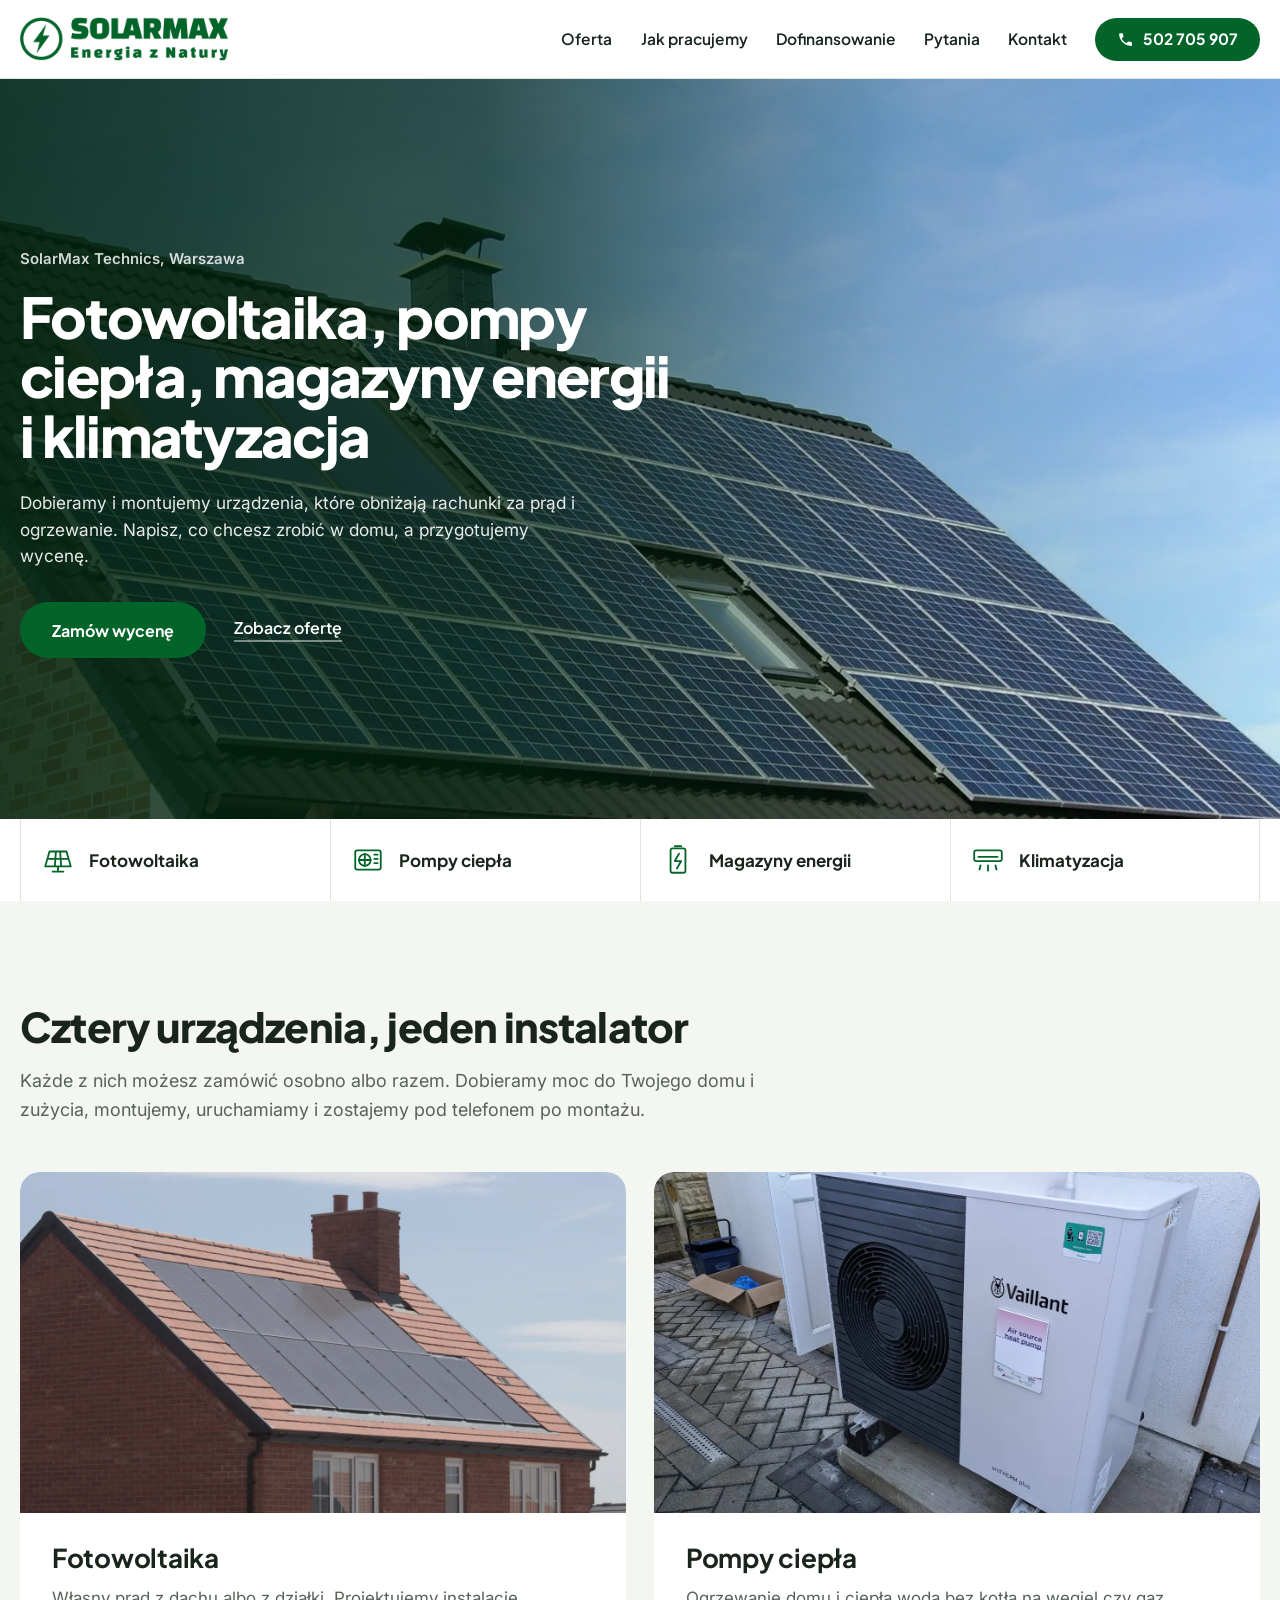
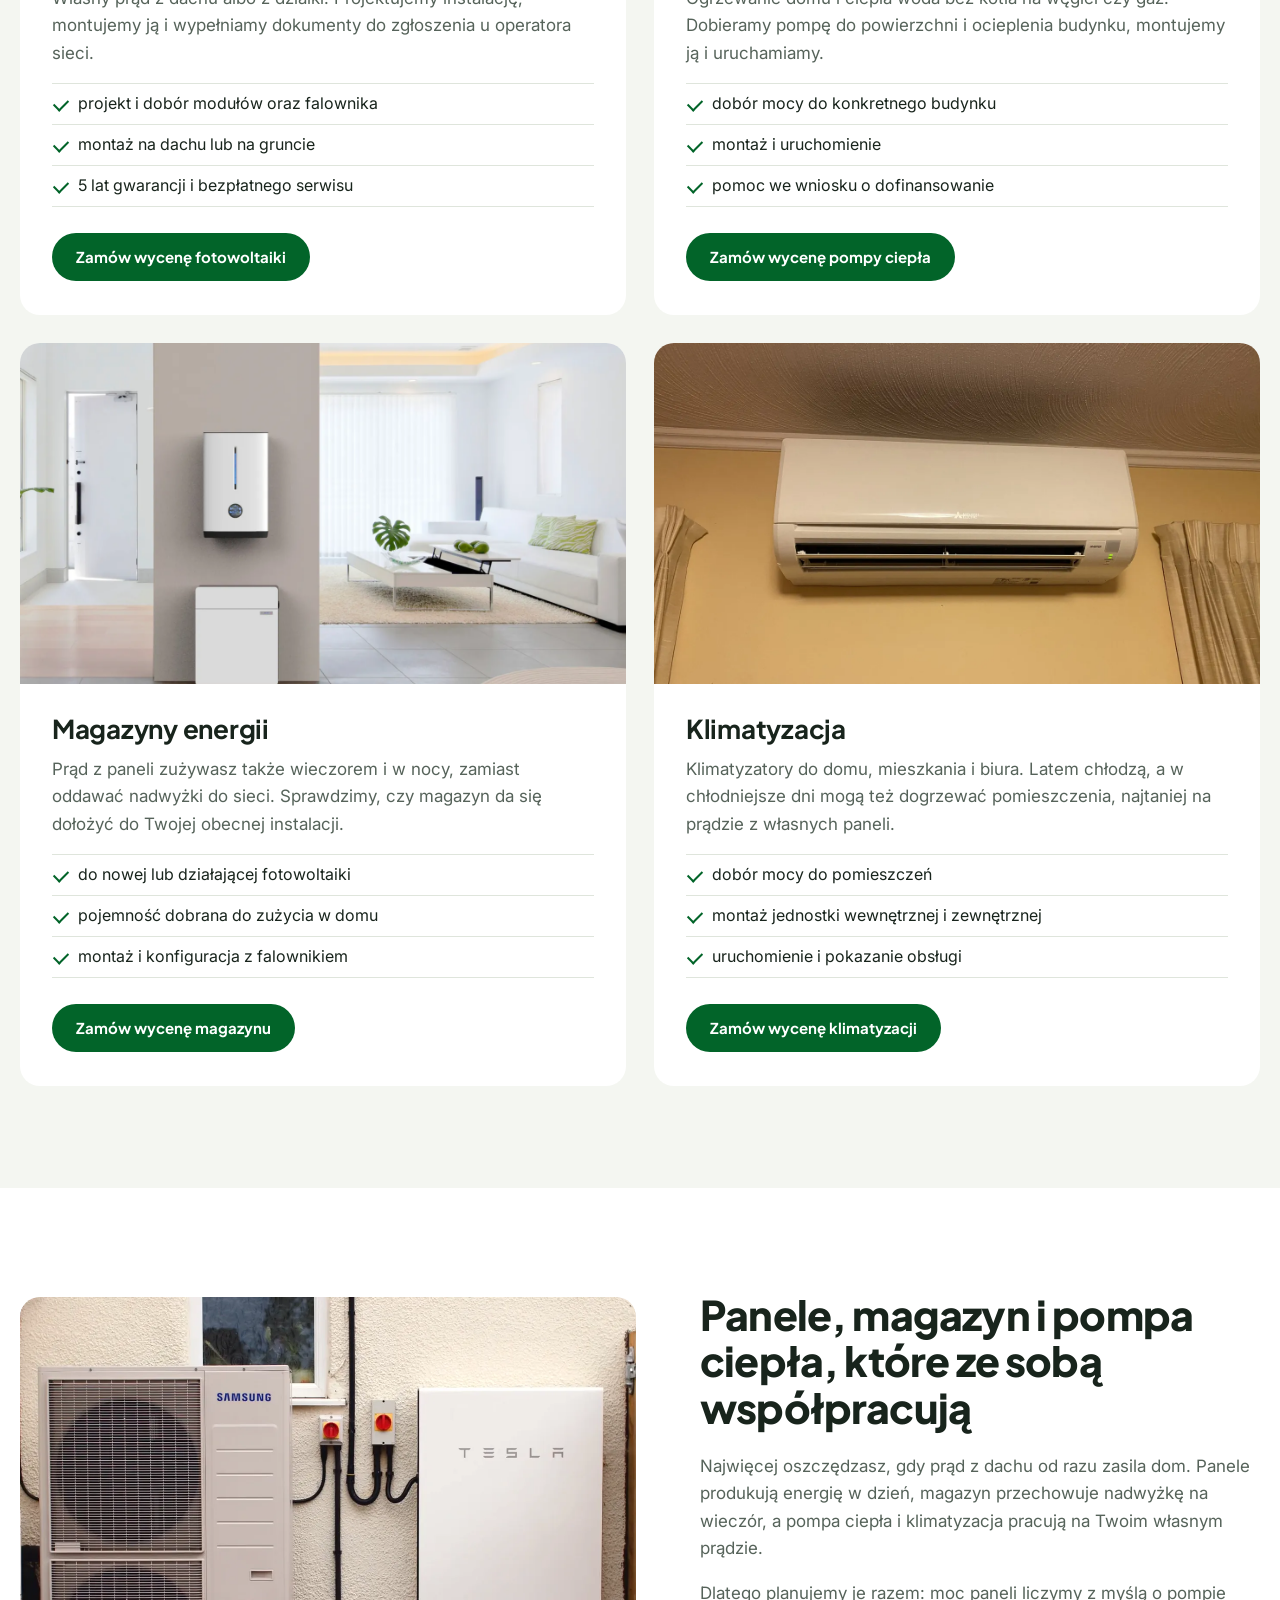
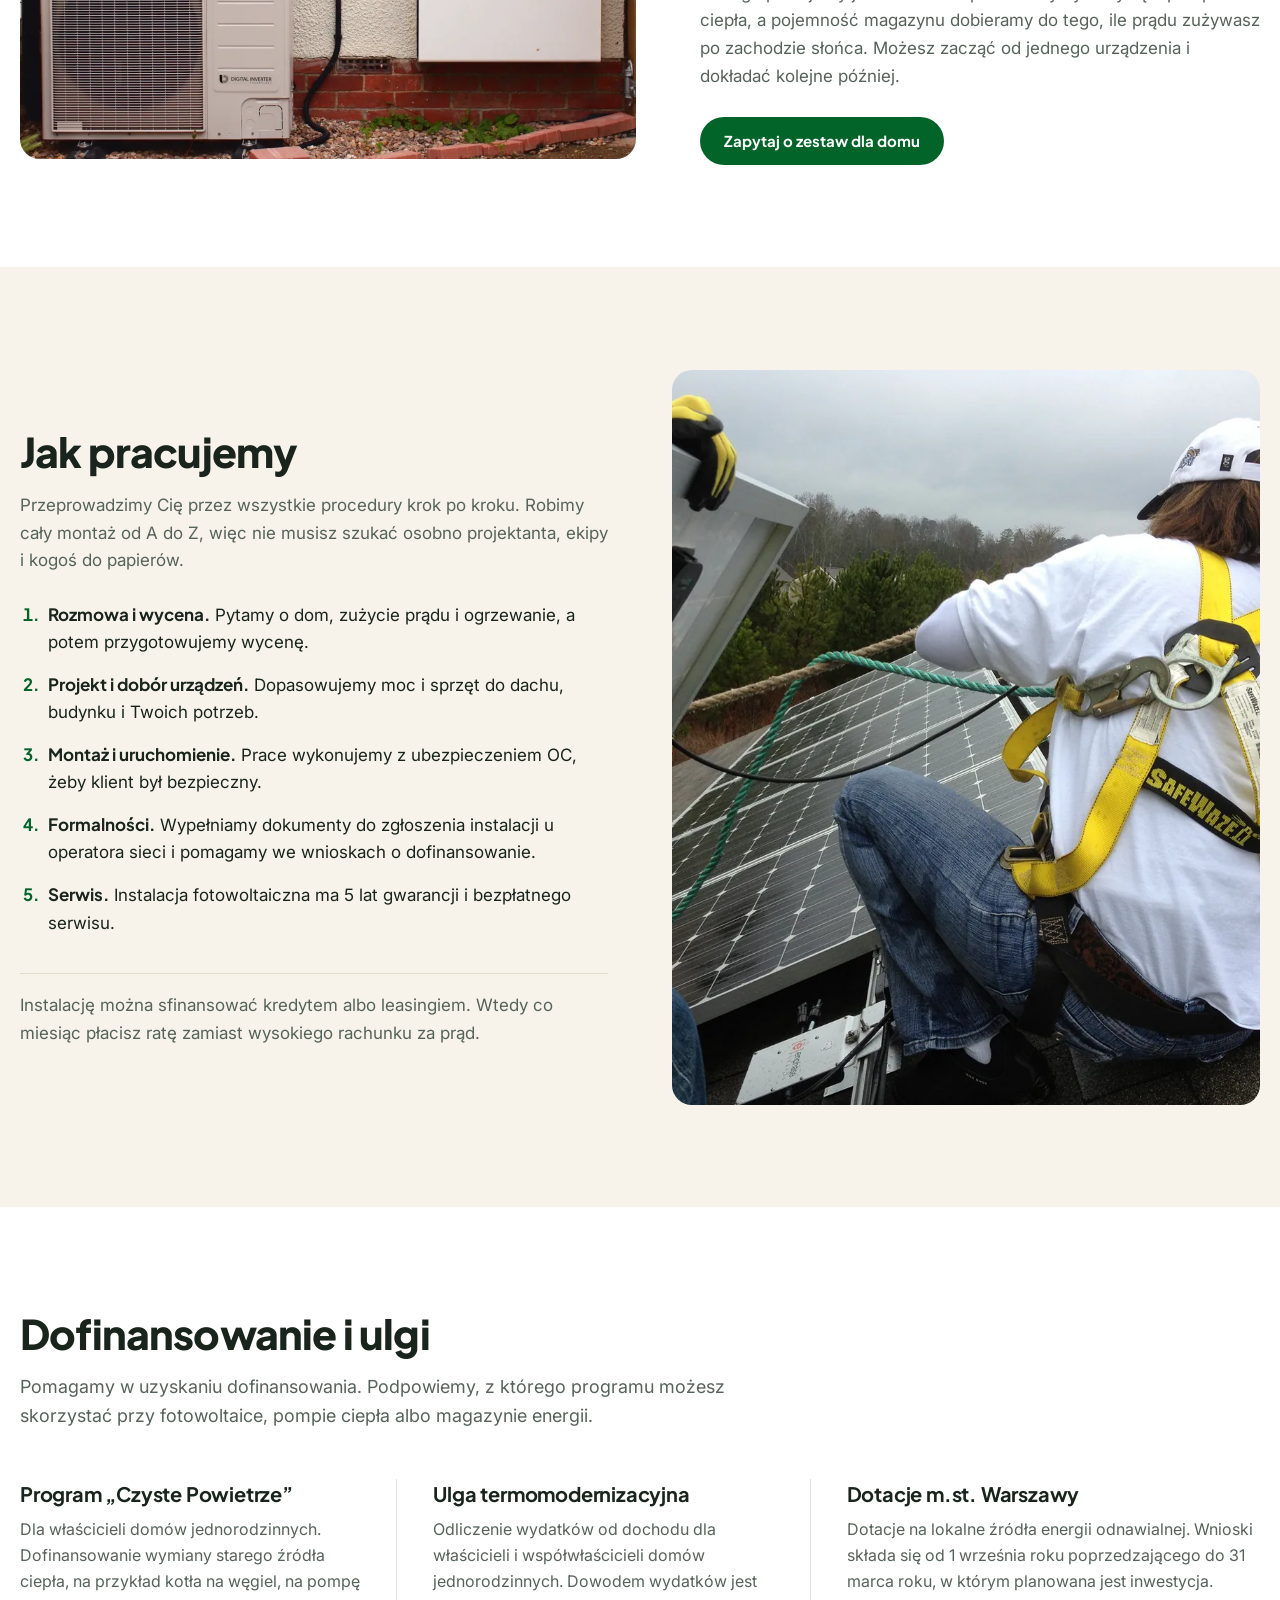
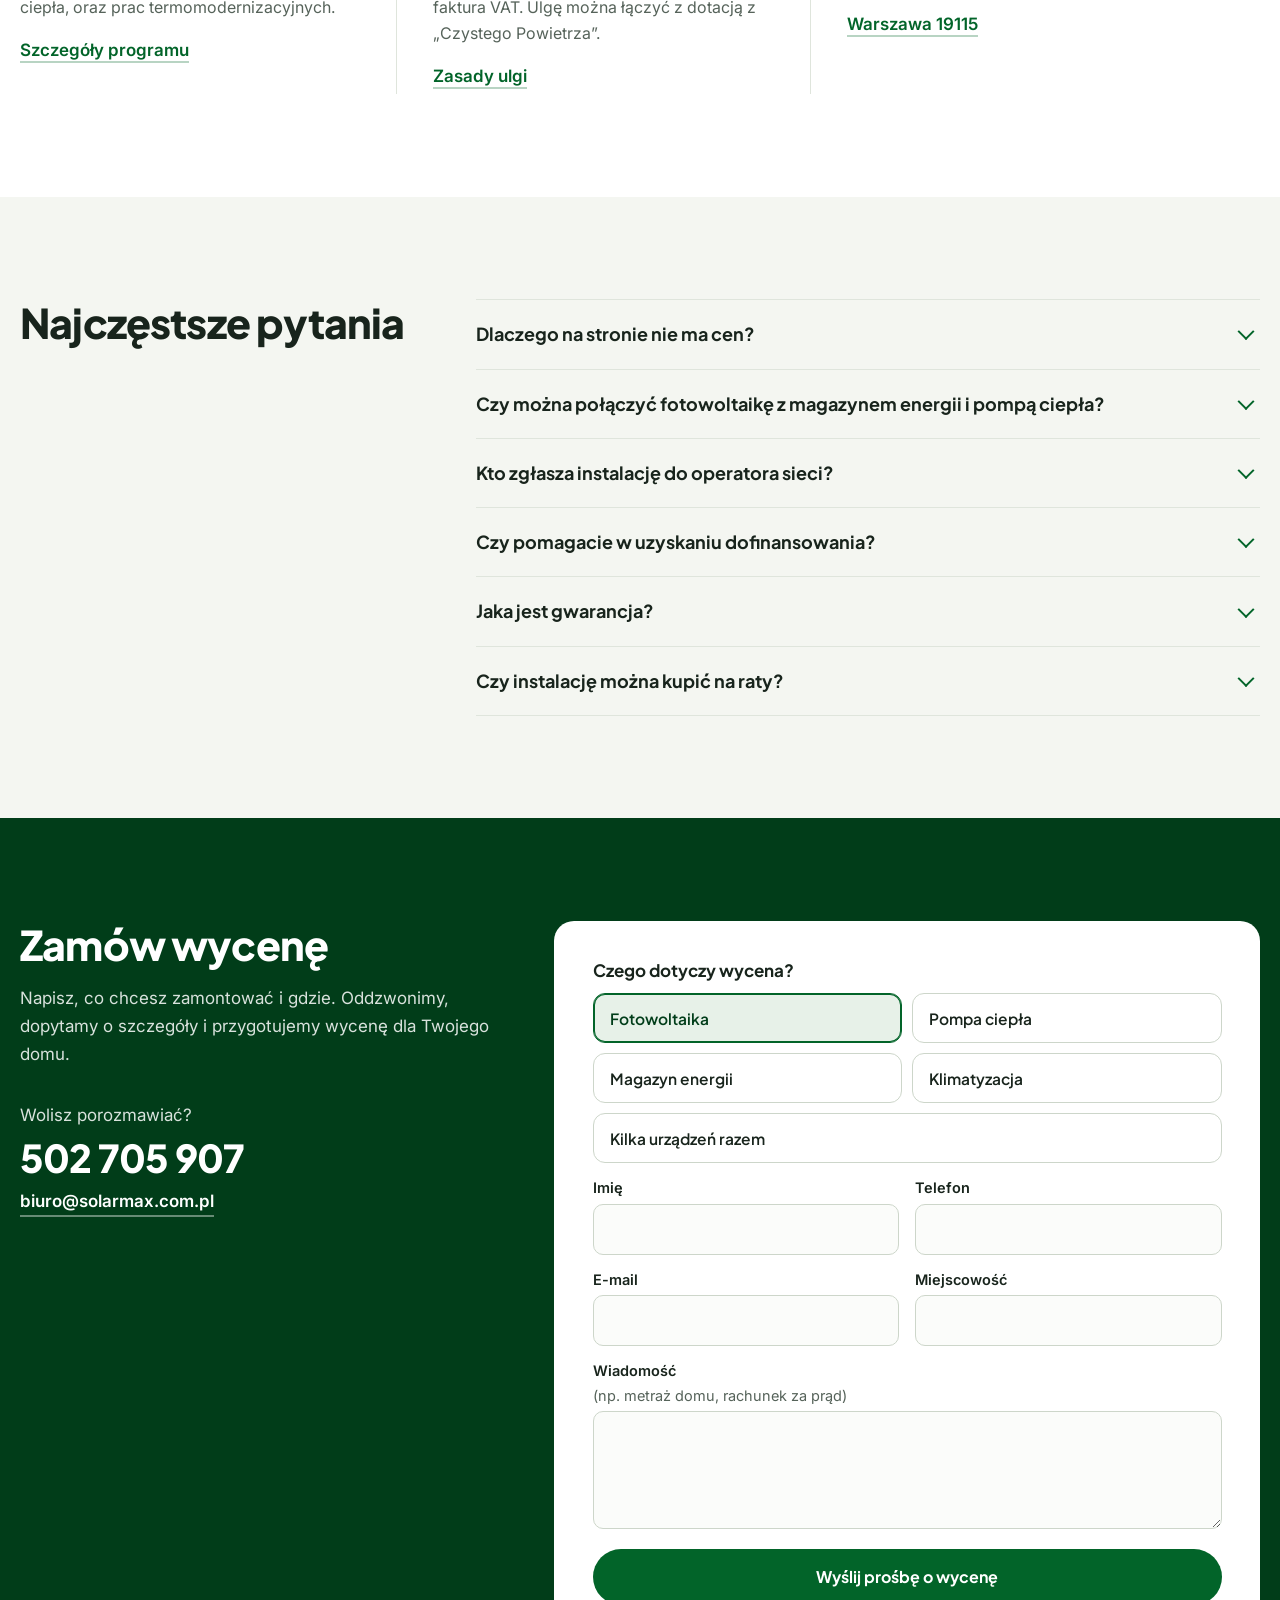
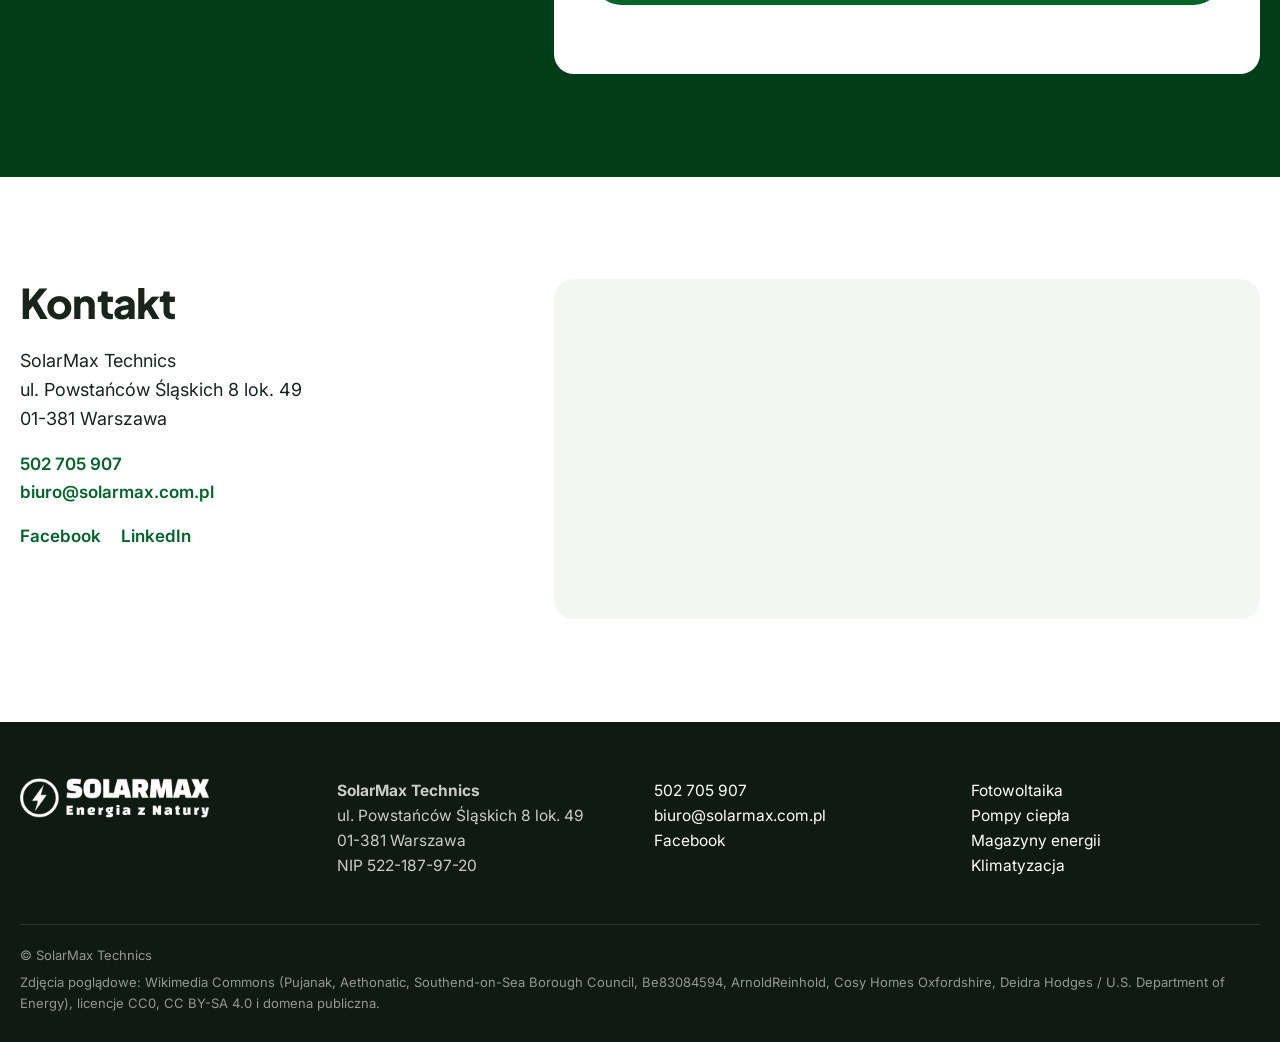
==== commit 96c6a8ec: "Nowa strona: 4 uslugi (fotowoltaika, pompy ciepla, magazyny energii, klimatyzacja), bez cen, formula" ====
--- a/index.html
+++ b/index.html
@@ -4,28 +4,28 @@
 <meta charset="utf-8">
 <meta name="viewport" content="width=device-width, initial-scale=1, viewport-fit=cover">
 <meta name="robots" content="noindex, nofollow">
-<title>Fotowoltaika z montażem - Warszawa | SolarMax Technics</title>
-<meta name="description" content="SolarMax Technics z Warszawy: projekt, montaż i serwis instalacji fotowoltaicznych na dachu i gruncie. Zestawy Huawei, SolarEdge i Sofar, dokumentacja do OSD, 5 lat gwarancji i bezpłatnego serwisu.">
+<title>Fotowoltaika, pompy ciepła, magazyny energii, klimatyzacja - Warszawa | SolarMax Technics</title>
+<meta name="description" content="SolarMax Technics z Warszawy: fotowoltaika, pompy ciepła, magazyny energii i klimatyzacja. Dobór, montaż, dokumentacja do operatora sieci i pomoc w dofinansowaniu. Zamów wycenę dla swojego domu.">
 <meta name="theme-color" content="#026429">
 <link rel="preconnect" href="https://fonts.googleapis.com">
 <link rel="preconnect" href="https://fonts.gstatic.com" crossorigin>
-<link href="https://fonts.googleapis.com/css2?family=Montserrat:wght@600;700;800&family=Source+Sans+3:wght@400;600;700&display=swap" rel="stylesheet">
-<link rel="preload" as="image" href="img/montage.webp">
+<link href="https://fonts.googleapis.com/css2?family=Plus+Jakarta+Sans:wght@500;600;700;800&family=Inter:wght@400;500;600&display=swap" rel="stylesheet">
+<link rel="preload" as="image" href="img/hero.webp">
 <link rel="icon" href="img/ikona.png">
 <link rel="stylesheet" href="style.css">
 </head>
 <body>
-<!-- Wizualizacja koncepcyjna nowej strony (bezplatny podglad). Dane, oferta, ceny i zdjecia pochodza z solarmax.com.pl (stan 29.10.2026). -->
+<!-- Wizualizacja koncepcyjna nowej strony (bezplatny podglad). Dane firmy i zakres uslug: solarmax.com.pl + informacja od klienta 29.10.2026 (pompy ciepla, magazyny energii, klimatyzacja). Zdjecia pogladowe z Wikimedia Commons (lista w stopce). -->
 <header class="top" id="top">
   <div class="top-in">
     <a href="index.html" class="logo" aria-label="SolarMax Technics - strona główna"><img src="img/logo.png" alt="Solarmax - Energia z Natury" width="520" height="110"></a>
     <nav class="nav" id="nav" aria-label="Menu główne">
-      <a href="#uslugi">Usługi</a>
-      <a href="zestawy.html">Zestawy i ceny</a>
-      <a href="#wspolpraca">Jak pracujemy</a>
+      <a href="#oferta">Oferta</a>
+      <a href="#jak-pracujemy">Jak pracujemy</a>
       <a href="#dofinansowanie">Dofinansowanie</a>
+      <a href="#pytania">Pytania</a>
       <a href="#kontakt">Kontakt</a>
-      <a href="tel:+48502705907" class="nav-tel">Zadzwoń: 502 705 907</a>
+      <a href="#wycena" class="nav-cta">Zamów wycenę</a>
     </nav>
     <a href="tel:+48502705907" class="top-tel" aria-label="Zadzwoń: 502 705 907">
       <svg viewBox="0 0 24 24" aria-hidden="true"><path d="M6.6 10.8a15.1 15.1 0 0 0 6.6 6.6l2.2-2.2a1 1 0 0 1 1-.25 11.4 11.4 0 0 0 3.6.57 1 1 0 0 1 1 1V20a1 1 0 0 1-1 1A17 17 0 0 1 3 4a1 1 0 0 1 1-1h3.5a1 1 0 0 1 1 1c0 1.25.2 2.45.57 3.57a1 1 0 0 1-.25 1z"/></svg>
@@ -38,117 +38,121 @@
 <main>
 <section class="hero" id="start">
   <figure class="hero-foto">
-    <img src="img/montage.webp" alt="Monterzy w rękawicach podłączają przewody panelu fotowoltaicznego" width="1800" height="1007" fetchpriority="high">
+    <img src="img/hero.webp" alt="Dach domu z cegły pokryty panelami fotowoltaicznymi" width="2000" height="1015" fetchpriority="high">
   </figure>
   <div class="hero-in">
     <p class="hero-adres">SolarMax Technics, Warszawa</p>
-    <h1>Fotowoltaika z montażem dla Twojego domu</h1>
-    <p class="lead">Projektujemy i montujemy instalacje fotowoltaiczne na dachu i na gruncie. Wypełniamy dokumenty do zgłoszenia u operatora sieci, a po montażu masz 5 lat gwarancji i bezpłatnego serwisu.</p>
+    <h1>Fotowoltaika, pompy ciepła, magazyny energii i klimatyzacja</h1>
+    <p class="lead">Dobieramy i montujemy urządzenia, które obniżają rachunki za prąd i ogrzewanie. Napisz, co chcesz zrobić w domu, a przygotujemy wycenę.</p>
     <div class="hero-cta">
-      <a href="#kontakt" class="btn">Zamów ofertę</a>
-      <a href="zestawy.html" class="lnk hero-lnk">Ceny zestawów</a>
-    </div>
-    <p class="hero-fakty">Falowniki Huawei, SolarEdge i Sofar · moduły Trina Solar i SunLink · ubezpieczenie OC</p>
-  </div>
-</section>
-
-<section class="sekcja uslugi" id="uslugi">
+      <a href="#wycena" class="btn">Zamów wycenę</a>
+      <a href="#oferta" class="lnk-jasny">Zobacz ofertę</a>
+    </div>
+  </div>
+  <nav class="hero-uslugi" aria-label="Usługi">
+    <div class="hu-in">
+      <a href="#fotowoltaika"><svg viewBox="0 0 32 32" aria-hidden="true"><path d="M4 22 8 8h16l4 14zM6 15h20M14 8l-1 14M18 8l1 14M16 22v5M11 27h10"/></svg>Fotowoltaika</a>
+      <a href="#pompy-ciepla"><svg viewBox="0 0 32 32" aria-hidden="true"><rect x="4" y="7" width="24" height="18" rx="2"/><circle cx="13" cy="16" r="5.5"/><path d="M13 10.5v11M7.5 16h11M22 11h3M22 15h3M22 19h3"/></svg>Pompy ciepła</a>
+      <a href="#magazyny-energii"><svg viewBox="0 0 32 32" aria-hidden="true"><rect x="9" y="5" width="14" height="23" rx="2"/><path d="M13 3h6M17 10l-4 7h6l-4 7"/></svg>Magazyny energii</a>
+      <a href="#klimatyzacja"><svg viewBox="0 0 32 32" aria-hidden="true"><rect x="3" y="7" width="26" height="10" rx="2"/><path d="M7 13h18M9 21l-1 4M16 21v5M23 21l1 4"/></svg>Klimatyzacja</a>
+    </div>
+  </nav>
+</section>
+
+<section class="sekcja oferta" id="oferta">
   <div class="wrap">
     <div class="sek-glowa">
-      <h2>Instalacja od projektu po serwis</h2>
-      <p>Robimy cały montaż od A do Z. Nie musisz szukać osobno projektanta, ekipy i kogoś do papierów.</p>
+      <h2>Cztery urządzenia, jeden instalator</h2>
+      <p>Każde z nich możesz zamówić osobno albo razem. Dobieramy moc do Twojego domu i zużycia, montujemy, uruchamiamy i zostajemy pod telefonem po montażu.</p>
     </div>
     <div class="siatka-usl">
-      <div class="usl">
-        <svg viewBox="0 0 32 32" aria-hidden="true"><path d="M5 27h22M7 23l13-13 4 4-13 13H7v-4zM18 12l4 4M22 8l2-2 4 4-2 2"/></svg>
-        <h3>Projekt instalacji</h3>
-        <p>Projektujemy instalację PV i dobieramy moduły oraz falownik według Twoich potrzeb i dachu.</p>
-      </div>
-      <div class="usl">
-        <svg viewBox="0 0 32 32" aria-hidden="true"><path d="M3 15 16 5l13 10M7 12.5V27h18V12.5M11 18l3.5-3h7L18 18h-7zM13 22l3.5-3h7L20 22h-7"/></svg>
-        <h3>Montaż na dachu lub gruncie</h3>
-        <p>Montujemy i uruchamiamy instalację na dachu domu albo na konstrukcji gruntowej na działce.</p>
-      </div>
-      <div class="usl">
-        <svg viewBox="0 0 32 32" aria-hidden="true"><path d="M8 3h11l6 6v20H8zM19 3v6h6M12 15h9M12 19h9M12 23h6"/></svg>
-        <h3>Dokumentacja do OSD</h3>
-        <p>Wypełniamy dokumenty potrzebne do zgłoszenia instalacji u dostawcy energii i załatwiamy formalności.</p>
-      </div>
-      <div class="usl">
-        <svg viewBox="0 0 32 32" aria-hidden="true"><path d="M4 13h24M6 13v12M12 13v12M20 13v12M26 13v12M3 28h26M16 4 4 10h24z"/></svg>
-        <h3>Pomoc w dofinansowaniu</h3>
-        <p>Podpowiadamy, z jakich ulg i programów możesz skorzystać, i przeprowadzamy przez procedury krok po kroku.</p>
-      </div>
-      <div class="usl">
-        <svg viewBox="0 0 32 32" aria-hidden="true"><path d="M16 3 5 7v8c0 7 4.6 11.6 11 14 6.4-2.4 11-7 11-14V7zM11 16l3.5 3.5L21.5 12"/></svg>
-        <h3>Gwarancja i serwis 5 lat</h3>
-        <p>Przez 5 lat od montażu instalacja jest objęta gwarancją i bezpłatnym serwisem.</p>
-      </div>
-      <div class="usl">
-        <svg viewBox="0 0 32 32" aria-hidden="true"><path d="M18 3 7 18h8l-2 11 12-16h-8z"/></svg>
-        <h3>Elektroinstalacje i automatyka</h3>
-        <p>To nasza specjalizacja. Prace wykonujemy z&nbsp;ubezpieczeniem OC, żeby klient był bezpieczny.</p>
-      </div>
-    </div>
-  </div>
-</section>
-
-<section class="sekcja zestawy" id="zestawy">
-  <div class="wrap">
-    <div class="sek-glowa">
-      <h2>Zestawy z montażem i ceny</h2>
-      <p>Trzy linie zestawów, każda w kilku mocach od ok. 3 do 10 kWp. Pomożemy wybrać moc do Twojego zużycia prądu.</p>
-    </div>
-    <div class="siatka-zest">
-      <article class="zest">
-        <a href="zestawy.html#sofar" class="zest-foto"><img src="img/zestaw-sofar.webp" alt="Falownik Sofar i panel SunLink 365 Wp Full Black" width="1000" height="723" loading="lazy"></a>
-        <div class="zest-txt">
-          <h3>Sofar + SunLink</h3>
-          <p>Panele SunLink 365 Wp Full Black i trójfazowy falownik Sofar. Najtańsza linia zestawów, moc od 3,28 do 9,85 kWp.</p>
-          <div class="zest-dol"><span class="cena"><small>od</small> 13&nbsp;800&nbsp;zł</span><a href="zestawy.html#sofar" class="lnk">Wszystkie moce</a></div>
-        </div>
-      </article>
-      <article class="zest">
-        <a href="zestawy.html#huawei" class="zest-foto"><img src="img/zestaw-huawei.webp" alt="Falownik Huawei SUN2000 i moduł Trina Vertex S 395 Wp" width="1000" height="536" loading="lazy"></a>
-        <div class="zest-txt">
-          <h3>Huawei + Trina Solar</h3>
-          <p>Moduły Trina Vertex S 395 Wp i falownik Huawei SUN2000 z wykrywaniem łuków elektrycznych i możliwością podłączenia akumulatorów. Od 3,16 do 9,87 kWp.</p>
-          <div class="zest-dol"><span class="cena"><small>od</small> 15&nbsp;200&nbsp;zł</span><a href="zestawy.html#huawei" class="lnk">Wszystkie moce</a></div>
-        </div>
-      </article>
-      <article class="zest">
-        <a href="zestawy.html#solaredge" class="zest-foto"><img src="img/zestaw-solaredge.webp" alt="Falownik SolarEdge z optymalizatorem i moduł Trina Vertex S 390 Wp Full Black" width="1000" height="499" loading="lazy"></a>
-        <div class="zest-txt">
-          <h3>SolarEdge + Trina Solar</h3>
-          <p>Optymalizatory SolarEdge i moduły Trina Full Black. Na dachy o wielu połaciach, zacienione albo ze szczególnymi wymaganiami przeciwpożarowymi. Od 5,46 do 9,75 kWp.</p>
-          <div class="zest-dol"><span class="cena"><small>od</small> 24&nbsp;800&nbsp;zł</span><a href="zestawy.html#solaredge" class="lnk">Wszystkie moce</a></div>
-        </div>
-      </article>
-    </div>
-    <p class="uwaga">VAT za zestaw z montażem dla osób prywatnych wynosi 8%. Przedstawione ceny nie stanowią oferty handlowej, są zaproszeniem do rozmowy o wycenie Twojej instalacji.</p>
-  </div>
-</section>
-
-<section class="sekcja wspolpraca" id="wspolpraca">
-  <div class="wrap wsp-in">
-    <figure class="wsp-foto">
-      <img src="img/brothers.webp" alt="Dwoje dzieci idących alejką w parku w słoneczny dzień" width="1400" height="788" loading="lazy">
+      <article class="usl" id="fotowoltaika">
+        <div class="usl-foto"><img src="img/fotowoltaika.webp" alt="Panele fotowoltaiczne na dachu domu z czerwonej cegły" width="1400" height="934" loading="lazy"></div>
+        <div class="usl-txt">
+          <h3>Fotowoltaika</h3>
+          <p>Własny prąd z dachu albo z działki. Projektujemy instalację, montujemy ją i wypełniamy dokumenty do zgłoszenia u operatora sieci.</p>
+          <ul>
+            <li>projekt i dobór modułów oraz falownika</li>
+            <li>montaż na dachu lub na gruncie</li>
+            <li>5 lat gwarancji i bezpłatnego serwisu</li>
+          </ul>
+          <a href="#wycena" class="btn btn-maly" data-usluga="Fotowoltaika">Zamów wycenę fotowoltaiki</a>
+        </div>
+      </article>
+      <article class="usl" id="pompy-ciepla">
+        <div class="usl-foto"><img src="img/pompa-ciepla.webp" alt="Jednostka zewnętrzna powietrznej pompy ciepła przy ścianie domu" width="1400" height="1051" loading="lazy"></div>
+        <div class="usl-txt">
+          <h3>Pompy ciepła</h3>
+          <p>Ogrzewanie domu i ciepła woda bez kotła na węgiel czy gaz. Dobieramy pompę do powierzchni i ocieplenia budynku, montujemy ją i uruchamiamy.</p>
+          <ul>
+            <li>dobór mocy do konkretnego budynku</li>
+            <li>montaż i uruchomienie</li>
+            <li>pomoc we wniosku o dofinansowanie</li>
+          </ul>
+          <a href="#wycena" class="btn btn-maly" data-usluga="Pompa ciepła">Zamów wycenę pompy ciepła</a>
+        </div>
+      </article>
+      <article class="usl" id="magazyny-energii">
+        <div class="usl-foto"><img src="img/magazyn-energii.webp" alt="Domowy magazyn energii zawieszony na ścianie w jasnym wnętrzu" width="1400" height="934" loading="lazy"></div>
+        <div class="usl-txt">
+          <h3>Magazyny energii</h3>
+          <p>Prąd z paneli zużywasz także wieczorem i w nocy, zamiast oddawać nadwyżki do sieci. Sprawdzimy, czy magazyn da się dołożyć do Twojej obecnej instalacji.</p>
+          <ul>
+            <li>do nowej lub działającej fotowoltaiki</li>
+            <li>pojemność dobrana do zużycia w domu</li>
+            <li>montaż i konfiguracja z falownikiem</li>
+          </ul>
+          <a href="#wycena" class="btn btn-maly" data-usluga="Magazyn energii">Zamów wycenę magazynu</a>
+        </div>
+      </article>
+      <article class="usl" id="klimatyzacja">
+        <div class="usl-foto"><img src="img/klimatyzacja.webp" alt="Klimatyzator ścienny zamontowany w pokoju" width="1400" height="788" loading="lazy"></div>
+        <div class="usl-txt">
+          <h3>Klimatyzacja</h3>
+          <p>Klimatyzatory do domu, mieszkania i biura. Latem chłodzą, a w chłodniejsze dni mogą też dogrzewać pomieszczenia, najtaniej na prądzie z własnych paneli.</p>
+          <ul>
+            <li>dobór mocy do pomieszczeń</li>
+            <li>montaż jednostki wewnętrznej i zewnętrznej</li>
+            <li>uruchomienie i pokazanie obsługi</li>
+          </ul>
+          <a href="#wycena" class="btn btn-maly" data-usluga="Klimatyzacja">Zamów wycenę klimatyzacji</a>
+        </div>
+      </article>
+    </div>
+  </div>
+</section>
+
+<section class="sekcja razem" id="razem">
+  <div class="wrap razem-in">
+    <figure class="razem-foto">
+      <img src="img/pompa-i-magazyn.webp" alt="Pompa ciepła i magazyn energii zamontowane obok siebie przy ścianie domu" width="1600" height="900" loading="lazy">
     </figure>
-    <div class="wsp-txt">
-      <h2>Jak wygląda współpraca</h2>
-      <p>Przeprowadzimy Cię przez wszystkie procedury krok po kroku. Ty decydujesz o zestawie, resztą zajmujemy się my.</p>
+    <div class="razem-txt">
+      <h2>Panele, magazyn i pompa ciepła, które ze sobą współpracują</h2>
+      <p>Najwięcej oszczędzasz, gdy prąd z dachu od razu zasila dom. Panele produkują energię w dzień, magazyn przechowuje nadwyżkę na wieczór, a pompa ciepła i klimatyzacja pracują na Twoim własnym prądzie.</p>
+      <p>Dlatego planujemy je razem: moc paneli liczymy z myślą o pompie ciepła, a pojemność magazynu dobieramy do tego, ile prądu zużywasz po zachodzie słońca. Możesz zacząć od jednego urządzenia i dokładać kolejne później.</p>
+      <a href="#wycena" class="btn btn-maly" data-usluga="Kilka urządzeń razem">Zapytaj o zestaw dla domu</a>
+    </div>
+  </div>
+</section>
+
+<section class="sekcja jak" id="jak-pracujemy">
+  <div class="wrap jak-in">
+    <div class="jak-txt">
+      <h2>Jak pracujemy</h2>
+      <p>Przeprowadzimy Cię przez wszystkie procedury krok po kroku. Robimy cały montaż od A do Z, więc nie musisz szukać osobno projektanta, ekipy i kogoś do papierów.</p>
       <ol class="lista">
-        <li><b>Rozmowa i dobór zestawu.</b> Ustalamy, ile prądu zużywasz i gdzie mają stanąć panele.</li>
-        <li><b>Projekt instalacji.</b> Dobieramy moduły i falownik do dachu lub działki.</li>
-        <li><b>Montaż i uruchomienie.</b> Instalacja na dachu albo na gruncie, z&nbsp;ubezpieczeniem OC.</li>
-        <li><b>Zgłoszenie do operatora sieci.</b> Wypełniamy dokumenty do zgłoszenia w OSD.</li>
-        <li><b>Gwarancja i serwis.</b> Przez 5 lat bezpłatny serwis instalacji.</li>
+        <li><b>Rozmowa i wycena.</b> Pytamy o dom, zużycie prądu i ogrzewanie, a potem przygotowujemy wycenę.</li>
+        <li><b>Projekt i dobór urządzeń.</b> Dopasowujemy moc i sprzęt do dachu, budynku i Twoich potrzeb.</li>
+        <li><b>Montaż i uruchomienie.</b> Prace wykonujemy z ubezpieczeniem OC, żeby klient był bezpieczny.</li>
+        <li><b>Formalności.</b> Wypełniamy dokumenty do zgłoszenia instalacji u operatora sieci i pomagamy we wnioskach o dofinansowanie.</li>
+        <li><b>Serwis.</b> Instalacja fotowoltaiczna ma 5 lat gwarancji i bezpłatnego serwisu.</li>
       </ol>
-      <div class="kredyt">
-        <h3>Kredyt lub leasing</h3>
-        <p>Instalację można sfinansować kredytem albo leasingiem. Wtedy co miesiąc płacisz ratę do banku zamiast opłaty za prąd.</p>
-      </div>
-    </div>
+      <p class="kredyt">Instalację można sfinansować kredytem albo leasingiem. Wtedy co miesiąc płacisz ratę zamiast wysokiego rachunku za prąd.</p>
+    </div>
+    <figure class="jak-foto">
+      <img src="img/montaz.webp" alt="Monter w uprzęży asekuracyjnej montuje panele fotowoltaiczne na dachu" width="1400" height="1050" loading="lazy">
+    </figure>
   </div>
 </section>
 
@@ -156,33 +160,92 @@
   <div class="wrap">
     <div class="sek-glowa">
       <h2>Dofinansowanie i ulgi</h2>
-      <p>Pomagamy w uzyskaniu dofinansowania. Sprawdź programy, z których możesz skorzystać przy instalacji w domu jednorodzinnym.</p>
+      <p>Pomagamy w uzyskaniu dofinansowania. Podpowiemy, z którego programu możesz skorzystać przy fotowoltaice, pompie ciepła albo magazynie energii.</p>
     </div>
     <div class="siatka-dof">
       <div class="dof">
+        <h3>Program „Czyste Powietrze”</h3>
+        <p>Dla właścicieli domów jednorodzinnych. Dofinansowanie wymiany starego źródła ciepła, na przykład kotła na węgiel, na pompę ciepła, oraz prac termomodernizacyjnych.</p>
+        <a href="https://czystepowietrze.gov.pl/czyste-powietrze/" class="lnk" target="_blank" rel="noopener">Szczegóły programu</a>
+      </div>
+      <div class="dof">
         <h3>Ulga termomodernizacyjna</h3>
-        <p>Odliczenie od dochodu dla właścicieli i współwłaścicieli domów jednorodzinnych, do 53&nbsp;000&nbsp;zł. Dowodem wydatków jest faktura VAT. Ulgę można łączyć z dotacją z programu „Czyste Powietrze”.</p>
+        <p>Odliczenie wydatków od dochodu dla właścicieli i współwłaścicieli domów jednorodzinnych. Dowodem wydatków jest faktura VAT. Ulgę można łączyć z dotacją z „Czystego Powietrza”.</p>
         <a href="https://czystepowietrze.gov.pl/ulga-termomodernizacyjna-2/" class="lnk" target="_blank" rel="noopener">Zasady ulgi</a>
-      </div>
-      <div class="dof">
-        <h3>Program „Czyste Powietrze”</h3>
-        <p>Dla właścicieli jednorodzinnych budynków mieszkalnych. Dofinansowanie wymiany starych źródeł ciepła na nowoczesne i prac termomodernizacyjnych budynku.</p>
-        <a href="https://czystepowietrze.gov.pl/czyste-powietrze/" class="lnk" target="_blank" rel="noopener">Szczegóły programu</a>
       </div>
       <div class="dof">
         <h3>Dotacje m.st. Warszawy</h3>
-        <p>Dotacje na inwestycje w lokalne źródła energii odnawialnej. Wnioski składa się od 1 września roku poprzedzającego do 31 marca roku, w którym planowana jest inwestycja.</p>
+        <p>Dotacje na lokalne źródła energii odnawialnej. Wnioski składa się od 1 września roku poprzedzającego do 31 marca roku, w którym planowana jest inwestycja.</p>
         <a href="https://warszawa19115.pl/-/dotacje-dla-mieszkancow-na-realizacje-inwestycji-polegajacych-na-wykorzystaniu-lokalnych-zrodel-energii-odnawialnej-?redirect=" class="lnk" target="_blank" rel="noopener">Warszawa 19115</a>
       </div>
     </div>
   </div>
 </section>
 
-<section class="miasto" aria-labelledby="miasto-h">
-  <img src="img/warsaw.webp" alt="Panorama centrum Warszawy nocą" width="1800" height="915" loading="lazy">
-  <div class="wrap miasto-in">
-    <h2 id="miasto-h">Zamów ofertę instalacji fotowoltaicznej</h2>
-    <p>Zadzwoń albo zostaw numer w formularzu. Oddzwonimy, dopytamy o dach i zużycie prądu i przygotujemy wycenę.</p>
+<section class="sekcja pytania" id="pytania">
+  <div class="wrap pyt-in">
+    <h2>Najczęstsze pytania</h2>
+    <div class="faq">
+      <details>
+        <summary>Dlaczego na stronie nie ma cen?</summary>
+        <p>Koszt zależy od dachu, wielkości i ocieplenia domu, zużycia prądu i wybranych urządzeń. Zamiast cennika przygotowujemy wycenę dla konkretnego domu. Wystarczy wypełnić formularz albo zadzwonić.</p>
+      </details>
+      <details>
+        <summary>Czy można połączyć fotowoltaikę z magazynem energii i pompą ciepła?</summary>
+        <p>Tak. Najlepiej zaplanować je razem, żeby moc paneli i pojemność magazynu pasowały do zużycia pompy ciepła i reszty domu. Urządzenia można też dokładać po kolei.</p>
+      </details>
+      <details>
+        <summary>Kto zgłasza instalację do operatora sieci?</summary>
+        <p>My. Wypełniamy dokumentację potrzebną do zgłoszenia instalacji u dostawcy energii i załatwiamy formalności.</p>
+      </details>
+      <details>
+        <summary>Czy pomagacie w uzyskaniu dofinansowania?</summary>
+        <p>Tak. Podpowiadamy, z jakich programów i ulg możesz skorzystać, i przeprowadzamy przez procedury krok po kroku.</p>
+      </details>
+      <details>
+        <summary>Jaka jest gwarancja?</summary>
+        <p>Instalacja fotowoltaiczna ma 5 lat gwarancji i bezpłatnego serwisu od montażu. Warunki gwarancji na pompy ciepła, magazyny energii i klimatyzatory podajemy w wycenie.</p>
+      </details>
+      <details>
+        <summary>Czy instalację można kupić na raty?</summary>
+        <p>Tak, instalację można sfinansować kredytem albo leasingiem.</p>
+      </details>
+    </div>
+  </div>
+</section>
+
+<section class="sekcja wycena" id="wycena">
+  <div class="wrap wycena-in">
+    <div class="wycena-txt">
+      <h2>Zamów wycenę</h2>
+      <p>Napisz, co chcesz zamontować i gdzie. Oddzwonimy, dopytamy o szczegóły i przygotujemy wycenę dla Twojego domu.</p>
+      <p class="wolisz">Wolisz porozmawiać?</p>
+      <a href="tel:+48502705907" class="duzy-tel">502 705 907</a>
+      <a href="mailto:biuro@solarmax.com.pl" class="duzy-mail">biuro@solarmax.com.pl</a>
+    </div>
+    <form class="form" id="form" novalidate>
+      <fieldset class="wybor">
+        <legend>Czego dotyczy wycena?</legend>
+        <div class="wybor-g">
+          <label><input type="radio" name="usluga" value="Fotowoltaika" checked><span>Fotowoltaika</span></label>
+          <label><input type="radio" name="usluga" value="Pompa ciepła"><span>Pompa ciepła</span></label>
+          <label><input type="radio" name="usluga" value="Magazyn energii"><span>Magazyn energii</span></label>
+          <label><input type="radio" name="usluga" value="Klimatyzacja"><span>Klimatyzacja</span></label>
+          <label class="wybor-sz"><input type="radio" name="usluga" value="Kilka urządzeń razem"><span>Kilka urządzeń razem</span></label>
+        </div>
+      </fieldset>
+      <div class="form-2">
+        <label>Imię<input name="imie" autocomplete="given-name"></label>
+        <label>Telefon<input name="tel" type="tel" inputmode="tel" autocomplete="tel"></label>
+      </div>
+      <div class="form-2">
+        <label>E-mail<input name="email" type="email" inputmode="email" autocomplete="email"></label>
+        <label>Miejscowość<input name="miejsce" autocomplete="address-level2"></label>
+      </div>
+      <label>Wiadomość <span class="opc">(np. metraż domu, rachunek za prąd)</span><textarea name="tresc" rows="4"></textarea></label>
+      <button class="btn" type="submit">Wyślij prośbę o wycenę</button>
+      <p class="form-info" id="form-info" role="status"></p>
+    </form>
   </div>
 </section>
 
@@ -190,34 +253,13 @@
   <div class="wrap kontakt-in">
     <div class="kontakt-dane">
       <h2>Kontakt</h2>
-      <p>Pomoc techniczna i zamówienia</p>
-      <a href="tel:+48502705907" class="duzy-tel">502 705 907</a>
-      <a href="mailto:solarmaxtechnics@gmail.com" class="duzy-mail">solarmaxtechnics@gmail.com</a>
       <address>SolarMax Technics<br>ul. Powstańców Śląskich 8 lok. 49<br>01-381 Warszawa</address>
-      <div class="mapa">
-        <iframe title="Mapa: ul. Powstańców Śląskich 8, Warszawa" src="https://www.openstreetmap.org/export/embed.html?bbox=20.9055%2C52.2191%2C20.9295%2C52.2291&amp;layer=mapnik&amp;marker=52.22419%2C20.91755"></iframe>
-      </div>
+      <p><a href="tel:+48502705907">502 705 907</a><br><a href="mailto:biuro@solarmax.com.pl">biuro@solarmax.com.pl</a></p>
       <p class="social"><a href="https://www.facebook.com/Solarmax-110515380593165/" target="_blank" rel="noopener">Facebook</a><a href="https://www.linkedin.com/in/roland-godziszewski-1248881a8" target="_blank" rel="noopener">LinkedIn</a></p>
     </div>
-    <form class="form" id="form" novalidate>
-      <h3>Zapytanie o instalację</h3>
-      <label>Imię<input name="imie" autocomplete="given-name"></label>
-      <label>Telefon<input name="tel" type="tel" inputmode="tel" autocomplete="tel"></label>
-      <div class="form-2">
-        <label>Miejscowość<input name="miejsce" autocomplete="address-level2"></label>
-        <label>Gdzie montaż
-          <select name="gdzie">
-            <option>Dach domu</option>
-            <option>Grunt na działce</option>
-            <option>Dach budynku firmy</option>
-            <option>Jeszcze nie wiem</option>
-          </select>
-        </label>
-      </div>
-      <label>Wiadomość <span class="opc">(np. roczny rachunek za prąd)</span><textarea name="tresc" rows="4"></textarea></label>
-      <button class="btn" type="submit">Wyślij zapytanie</button>
-      <p class="form-info" id="form-info" role="status"></p>
-    </form>
+    <div class="mapa">
+      <iframe title="Mapa: ul. Powstańców Śląskich 8, Warszawa" src="https://www.openstreetmap.org/export/embed.html?bbox=20.9055%2C52.2191%2C20.9295%2C52.2291&amp;layer=mapnik&amp;marker=52.22419%2C20.91755"></iframe>
+    </div>
   </div>
 </section>
 </main>
@@ -226,15 +268,18 @@
   <div class="wrap stopka-g">
     <div><img src="img/logo-biale.png" alt="Solarmax - Energia z Natury" class="stopka-logo" width="520" height="110" loading="lazy"></div>
     <div><p><b>SolarMax Technics</b><br>ul. Powstańców Śląskich 8 lok. 49<br>01-381 Warszawa<br>NIP 522-187-97-20</p></div>
-    <div><p><a href="tel:+48502705907">502 705 907</a><br><a href="mailto:solarmaxtechnics@gmail.com">solarmaxtechnics@gmail.com</a><br><a href="https://www.facebook.com/Solarmax-110515380593165/" target="_blank" rel="noopener">Facebook</a></p></div>
-    <div><p><a href="#uslugi">Usługi</a><br><a href="zestawy.html">Zestawy i ceny</a><br><a href="#dofinansowanie">Dofinansowanie</a></p></div>
-  </div>
-  <div class="wrap stopka-dol">© SolarMax Technics</div>
+    <div><p><a href="tel:+48502705907">502 705 907</a><br><a href="mailto:biuro@solarmax.com.pl">biuro@solarmax.com.pl</a><br><a href="https://www.facebook.com/Solarmax-110515380593165/" target="_blank" rel="noopener">Facebook</a></p></div>
+    <div><p><a href="#fotowoltaika">Fotowoltaika</a><br><a href="#pompy-ciepla">Pompy ciepła</a><br><a href="#magazyny-energii">Magazyny energii</a><br><a href="#klimatyzacja">Klimatyzacja</a></p></div>
+  </div>
+  <div class="wrap stopka-dol">
+    <span>© SolarMax Technics</span>
+    <span class="zrodla">Zdjęcia poglądowe: Wikimedia Commons (Pujanak, Aethonatic, Southend-on-Sea Borough Council, Be83084594, ArnoldReinhold, Cosy Homes Oxfordshire, Deidra Hodges / U.S. Department of Energy), licencje CC0, CC BY-SA 4.0 i domena publiczna.</span>
+  </div>
 </footer>
 
 <div class="mob" id="mob">
   <a href="tel:+48502705907" class="mob-tel">Zadzwoń</a>
-  <a href="#kontakt" class="mob-cta">Zamów ofertę</a>
+  <a href="#wycena" class="mob-cta">Zamów wycenę</a>
 </div>
 <script src="app.js"></script>
 </body>
--- a/style.css
+++ b/style.css
@@ -1,283 +1,256 @@
 :root{
   --tlo:#ffffff;
-  --tlo-j:#f2f6f1;
-  --tlo-z:#e6efe3;
-  --tekst:#1d2a20;
-  --szary:#5a675d;
+  --tlo-j:#f4f6f1;
+  --tlo-c:#f7f3ea;
+  --tekst:#18241c;
+  --szary:#56635a;
   --ziel:#026429;
-  --ziel-c:#014a1f;
-  --ziel-j:#0a7d37;
-  --linia:#dce6d9;
-  --r:12px;
-  --head:"Montserrat",system-ui,-apple-system,"Segoe UI",sans-serif;
-  --sans:"Source Sans 3",system-ui,-apple-system,"Segoe UI",sans-serif;
-  --top:76px;
+  --ziel-c:#013d19;
+  --ziel-j:#0b7a36;
+  --ziel-tlo:#e7f1e8;
+  --linia:#dfe5dc;
+  --head:"Plus Jakarta Sans",system-ui,-apple-system,"Segoe UI",sans-serif;
+  --sans:"Inter",system-ui,-apple-system,"Segoe UI",sans-serif;
+  --top:78px;
 }
 *{box-sizing:border-box}
 html{scroll-behavior:smooth;scroll-padding-top:calc(var(--top) + 8px);-webkit-text-size-adjust:100%}
-body{margin:0;background:var(--tlo);color:var(--tekst);font:400 17.5px/1.6 var(--sans);-webkit-font-smoothing:antialiased;overflow-x:hidden}
+body{margin:0;background:var(--tlo);color:var(--tekst);font:400 17px/1.62 var(--sans);-webkit-font-smoothing:antialiased;overflow-x:hidden}
 img{max-width:100%;display:block}
 a{color:inherit}
-h1,h2,h3{font-family:var(--head);font-weight:700;color:var(--ziel-c);margin:0;line-height:1.18;letter-spacing:-.015em}
-h2{font-size:clamp(27px,3vw,38px)}
-h3{font-size:19px;letter-spacing:-.005em}
+h1,h2,h3{font-family:var(--head);font-weight:800;color:var(--tekst);margin:0;line-height:1.14;letter-spacing:-.02em}
+h2{font-size:clamp(28px,3.2vw,44px)}
+h3{font-size:22px;font-weight:700;letter-spacing:-.01em}
 p{margin:0 0 1em}
 figure{margin:0}
-.wrap{width:min(1200px,100% - 40px);margin:0 auto}
-.btn{display:inline-flex;align-items:center;justify-content:center;min-height:54px;padding:0 30px;border-radius:8px;background:var(--ziel);color:#fff;font:700 16px/1 var(--head);text-decoration:none;border:0;cursor:pointer;transition:background .2s,transform .15s;letter-spacing:.01em}
+.wrap{width:min(1240px,100% - 40px);margin:0 auto}
+.btn{display:inline-flex;align-items:center;justify-content:center;min-height:56px;padding:0 32px;border-radius:999px;background:var(--ziel);color:#fff;font:700 16px/1.2 var(--head);text-decoration:none;border:0;cursor:pointer;transition:background .2s,transform .15s;text-align:center}
 .btn:hover{background:var(--ziel-j)}
 .btn:active{transform:scale(.98)}
-.lnk{color:var(--ziel);font-weight:700;text-decoration:none;border-bottom:2px solid rgba(2,100,41,.3);padding-bottom:1px;transition:border-color .2s}
+.btn-maly{min-height:48px;padding:0 24px;font-size:15px}
+.lnk{color:var(--ziel);font-weight:600;text-decoration:none;border-bottom:2px solid rgba(2,100,41,.28);padding-bottom:1px;transition:border-color .2s}
 .lnk:hover{border-color:var(--ziel)}
 
 /* naglowek */
-.top{position:sticky;top:0;z-index:50;background:rgba(255,255,255,.95);backdrop-filter:saturate(1.4) blur(10px);-webkit-backdrop-filter:saturate(1.4) blur(10px);border-bottom:1px solid var(--linia)}
-.top-in{height:var(--top);width:min(1320px,100% - 40px);margin:0 auto;display:flex;align-items:center;gap:24px}
+.top{position:sticky;top:0;z-index:50;background:#fff;border-bottom:1px solid var(--linia)}
+.top-in{height:var(--top);width:min(1360px,100% - 40px);margin:0 auto;display:flex;align-items:center;gap:28px}
 .logo{flex:0 0 auto}
-.logo img{height:46px;width:auto}
-.nav{margin-left:auto;display:flex;align-items:center;gap:clamp(16px,2vw,32px);white-space:nowrap}
-.nav a{text-decoration:none;font:600 15px/1 var(--head);color:var(--tekst)}
-.nav a:hover,.nav a[aria-current]{color:var(--ziel)}
-.nav .nav-tel{display:none}
-.top-tel{display:inline-flex;align-items:center;gap:8px;text-decoration:none;font:700 15px/1 var(--head);color:#fff;background:var(--ziel);padding:12px 18px;border-radius:8px;white-space:nowrap}
+.logo img{height:44px;width:auto}
+.nav{margin-left:auto;display:flex;align-items:center;gap:clamp(18px,2.2vw,36px);white-space:nowrap}
+.nav a{text-decoration:none;font:600 15.5px/1 var(--head);color:var(--tekst)}
+.nav a:hover{color:var(--ziel)}
+.nav .nav-cta{display:none}
+.top-tel{display:inline-flex;align-items:center;gap:9px;text-decoration:none;font:700 15.5px/1 var(--head);color:#fff;background:var(--ziel);padding:13px 22px;border-radius:999px;white-space:nowrap}
 .top-tel svg{width:17px;height:17px;fill:currentColor}
 .top-tel:hover{background:var(--ziel-j)}
 .burger{display:none}
 
 /* hero */
-.hero{position:relative;display:grid;grid-template-columns:minmax(0,1fr) minmax(0,1.1fr);min-height:calc(100svh - var(--top));background:var(--tlo-j)}
-.hero-foto{grid-column:2;grid-row:1;position:relative;align-self:stretch;width:100%;overflow:hidden}
-.hero-foto img{position:absolute;inset:0;width:100%;height:100%;object-fit:cover;object-position:40% 50%}
-.hero-in{grid-column:1;grid-row:1;align-self:center;padding:40px clamp(28px,4vw,64px) 40px max(20px,calc((100vw - 1320px)/2 + 20px))}
-.hero-in>*{max-width:590px}
-.hero-adres{color:var(--szary);font-weight:600;margin-bottom:16px;font-size:16px}
-.hero h1{font-size:clamp(36px,3.6vw,56px);margin-bottom:22px;line-height:1.1;letter-spacing:-.025em}
-.lead{font-size:clamp(17.5px,1.3vw,20px);color:#34433a;max-width:33em;margin-bottom:32px}
-.hero-cta{display:flex;align-items:center;gap:28px;flex-wrap:wrap;margin-bottom:26px}
-.hero-lnk{font-size:17px}
-.hero-fakty{font-size:15px;color:var(--szary);margin:0;padding-top:20px;border-top:1px solid var(--linia)}
+.hero{position:relative;display:flex;flex-direction:column;min-height:calc(100svh - var(--top));background:var(--ziel-c);overflow:hidden}
+.hero-foto{position:absolute;inset:0}
+.hero-foto img{width:100%;height:100%;object-fit:cover;object-position:62% 40%}
+.hero-foto::after{content:"";position:absolute;inset:0;background:linear-gradient(90deg,rgba(1,36,15,.86) 0%,rgba(1,36,15,.7) 38%,rgba(1,36,15,.18) 70%,rgba(1,36,15,0) 100%)}
+.hero-in{position:relative;flex:1 0 auto;display:flex;flex-direction:column;justify-content:center;width:min(1240px,100% - 40px);margin:0 auto;padding:56px 0 48px;color:#fff}
+.hero-in>*{max-width:660px}
+.hero-adres{font:600 15px/1.4 var(--sans);color:rgba(255,255,255,.82);margin-bottom:18px}
+.hero h1{color:#fff;font-size:clamp(38px,4.4vw,64px);line-height:1.06;letter-spacing:-.03em}
+.lead{font-size:clamp(17px,1.35vw,20px);line-height:1.55;color:rgba(255,255,255,.9);margin:24px 0 32px;max-width:560px}
+.hero-cta{display:flex;align-items:center;gap:28px;flex-wrap:wrap}
+.lnk-jasny{color:#fff;font:600 16px/1.2 var(--head);text-decoration:none;border-bottom:2px solid rgba(255,255,255,.45);padding-bottom:3px}
+.lnk-jasny:hover{border-color:#fff}
+.hero-uslugi{position:relative;background:#fff}
+.hu-in{width:min(1240px,100% - 40px);margin:0 auto;display:grid;grid-template-columns:repeat(4,minmax(0,1fr))}
+.hu-in a{display:flex;align-items:center;gap:14px;padding:24px 20px;text-decoration:none;font:700 17px/1.2 var(--head);color:var(--tekst);border-left:1px solid var(--linia);transition:color .2s,background .2s}
+.hu-in a:last-child{border-right:1px solid var(--linia)}
+.hu-in a:hover{color:var(--ziel);background:var(--tlo-j)}
+.hu-in svg{flex:0 0 34px;width:34px;height:34px;fill:none;stroke:var(--ziel);stroke-width:1.7;stroke-linecap:round;stroke-linejoin:round}
 
 /* sekcje */
-.sekcja{padding:clamp(64px,8vw,108px) 0}
-.sek-glowa{display:flex;justify-content:space-between;align-items:end;gap:20px 56px;margin-bottom:44px;flex-wrap:wrap}
-.sek-glowa h2{max-width:16em}
-.sek-glowa p{max-width:31em;color:var(--szary);margin:0}
-
-.siatka-usl{display:grid;grid-template-columns:repeat(3,minmax(0,1fr));gap:0 48px}
-.usl{padding:28px 0 30px;border-top:1px solid var(--linia);min-width:0}
-.usl svg{width:34px;height:34px;fill:none;stroke:var(--ziel);stroke-width:1.8;stroke-linecap:round;stroke-linejoin:round;margin-bottom:16px}
-.usl h3{margin-bottom:8px}
-.usl p{color:var(--szary);margin:0;font-size:16.5px}
-
-.zestawy{background:var(--tlo-j)}
-.siatka-zest{display:grid;grid-template-columns:repeat(3,minmax(0,1fr));gap:24px}
-.zest{background:#fff;border-radius:var(--r);overflow:hidden;display:flex;flex-direction:column;min-width:0;box-shadow:0 1px 2px rgba(1,74,31,.06);transition:transform .25s,box-shadow .25s}
-.zest:hover{transform:translateY(-3px);box-shadow:0 18px 34px -22px rgba(1,74,31,.4)}
-.zest-foto{display:flex;align-items:center;justify-content:center;aspect-ratio:16/10;padding:14px;border-bottom:1px solid var(--linia);background:#fff}
-.zest-foto img{width:100%;height:100%;object-fit:contain}
-.zest-txt{padding:22px 24px 24px;display:flex;flex-direction:column;flex:1}
-.zest-txt h3{margin-bottom:8px}
-.zest-txt p{color:var(--szary);font-size:16px;line-height:1.55}
-.zest-dol{margin-top:auto;display:flex;justify-content:space-between;align-items:center;gap:12px;padding-top:8px;flex-wrap:wrap}
-.cena{font:700 23px/1 var(--head);color:var(--ziel-c);white-space:nowrap}
-.cena small{font:600 15px var(--sans);color:var(--szary);margin-right:2px}
-.uwaga{margin:28px 0 0;font-size:15px;color:var(--szary);max-width:62em}
-
-.wsp-in{display:grid;grid-template-columns:minmax(0,1fr) minmax(0,1fr);gap:clamp(32px,5.5vw,80px);align-items:center}
-.wsp-foto{border-radius:var(--r);overflow:hidden;aspect-ratio:4/4.4}
-.wsp-foto img{width:100%;height:100%;object-fit:cover;object-position:55% 50%}
-.wsp-txt h2{margin-bottom:16px}
-.wsp-txt>p{color:#34433a}
-.lista{padding-left:24px;margin:0 0 30px;color:#34433a}
-.lista li{padding:10px 0 10px 6px;border-bottom:1px solid var(--linia)}
-.lista li:last-child{border-bottom:0}
-.lista li::marker{font:700 16px var(--head);color:var(--ziel)}
-.lista b{color:var(--tekst)}
-.kredyt{background:var(--tlo-j);border-radius:var(--r);padding:22px 24px}
-.kredyt h3{margin-bottom:6px}
-.kredyt p{margin:0;color:#34433a}
-
-.dofin{background:var(--tlo-j)}
-.siatka-dof{display:grid;grid-template-columns:repeat(3,minmax(0,1fr));gap:0 48px}
-.dof{border-top:2px solid var(--ziel);padding-top:24px;min-width:0;display:flex;flex-direction:column}
-.dof h3{margin-bottom:10px}
-.dof p{color:#34433a;font-size:16.5px}
-.dof .lnk{align-self:flex-start;margin-top:auto}
-
-.miasto{position:relative;min-height:clamp(300px,34vw,440px);display:flex;align-items:center;color:#fff;overflow:hidden}
-.miasto img{position:absolute;inset:0;width:100%;height:100%;object-fit:cover;object-position:50% 45%}
-.miasto::before{content:"";position:absolute;inset:0;background:linear-gradient(90deg,rgba(1,40,17,.86) 0%,rgba(1,40,17,.62) 55%,rgba(1,40,17,.3) 100%);z-index:1}
-.miasto-in{position:relative;z-index:2;padding:56px 0}
-.miasto h2{color:#fff;max-width:15em;margin-bottom:14px}
-.miasto p{max-width:32em;font-size:18.5px;color:#e4efe6;margin:0}
-
-.kontakt-in{display:grid;grid-template-columns:minmax(0,1fr) minmax(0,1fr);gap:clamp(32px,5vw,72px);align-items:start}
-.kontakt-dane h2{margin-bottom:8px}
-.kontakt-dane>p{color:var(--szary);margin-bottom:4px}
-.duzy-tel{display:inline-block;font:700 clamp(30px,3vw,40px)/1.2 var(--head);color:var(--ziel-c);text-decoration:none;letter-spacing:-.02em}
-.duzy-mail{display:block;font-weight:700;color:var(--ziel);text-decoration:none;font-size:19px;margin:4px 0 18px;overflow-wrap:anywhere}
-address{font-style:normal;color:#34433a;margin-bottom:20px}
-.mapa{border-radius:var(--r);overflow:hidden;aspect-ratio:16/9;margin-bottom:16px;background:var(--tlo-z)}
-.mapa iframe{width:100%;height:100%;border:0;display:block}
-.social{display:flex;gap:22px;margin:0}
-.social a{font-weight:700;color:var(--ziel);text-decoration:none}
-.form{background:var(--tlo-j);border-radius:var(--r);padding:clamp(22px,3vw,38px);display:grid;gap:16px;min-width:0}
-.form h3{font-size:22px;margin-bottom:2px}
-.form label{display:grid;gap:6px;font-weight:600;font-size:15.5px;color:var(--tekst);min-width:0}
-.form .opc{font-weight:400;color:var(--szary)}
-.form-2{display:grid;grid-template-columns:minmax(0,1fr) minmax(0,1fr);gap:16px}
-.form input,.form select,.form textarea{font:400 16px/1.4 var(--sans);color:var(--tekst);background:#fff;border:1.5px solid var(--linia);border-radius:8px;padding:12px 14px;width:100%;min-width:0}
-.form select{appearance:none;background:#fff url("data:image/svg+xml,%3Csvg xmlns='http://www.w3.org/2000/svg' viewBox='0 0 12 8'%3E%3Cpath d='M1 1l5 5 5-5' fill='none' stroke='%23026429' stroke-width='2'/%3E%3C/svg%3E") no-repeat right 14px center/12px 8px;padding-right:38px}
-.form textarea{resize:vertical}
-.form input:focus,.form select:focus,.form textarea:focus{outline:none;border-color:var(--ziel)}
-.form .btn{justify-self:start}
-.form-info{margin:0;font-size:15px;color:var(--szary)}
-.form-info:empty{display:none}
-.form .zle{border-color:#b9402a}
-
-/* podstrona zestawy */
-.podhero{background:var(--tlo-j);padding:clamp(40px,6vw,72px) 0 clamp(36px,5vw,56px)}
-.okruchy{font-size:15px;color:var(--szary);margin-bottom:18px}
-.okruchy a{color:var(--ziel);text-decoration:none;font-weight:600}
-.podhero h1{font-size:clamp(32px,3.8vw,50px);margin-bottom:16px;max-width:16em}
-.podhero .lead{margin-bottom:26px}
-.podhero-skok{display:flex;flex-wrap:wrap;gap:10px;margin:0}
-.chip{display:inline-flex;align-items:center;min-height:44px;padding:0 18px;border-radius:8px;border:1.5px solid #c8d8c4;background:#fff;text-decoration:none;font:600 15px var(--head);color:var(--ziel-c)}
-.chip:hover{border-color:var(--ziel)}
-.linia-b{background:var(--tlo-j)}
-.linia-b .cennik{background:#fff}
-.linia-in{display:grid;grid-template-columns:minmax(0,.8fr) minmax(0,1.2fr);gap:clamp(32px,5vw,72px);align-items:start}
-.linia-opis h2{margin-bottom:14px}
-.linia-opis p{color:#34433a}
-.linia-foto{background:#fff;border-radius:var(--r);padding:14px;margin-top:8px;border:1px solid var(--linia)}
-.cennik{border-radius:var(--r);background:var(--tlo-j);padding:8px 26px}
-.cen-wiersz{display:grid;grid-template-columns:minmax(0,96px) minmax(0,1fr) minmax(0,150px);gap:20px;padding:16px 0;border-bottom:1px solid var(--linia);align-items:center}
-.cen-wiersz:last-child{border-bottom:0}
-.cen-glowa{font:600 13.5px var(--head);color:var(--szary);padding:14px 0 12px}
-.cen-glowa span:last-child{text-align:right}
-.cen-moc{font:700 18px var(--head);color:var(--ziel-c)}
-.cen-sklad{color:#34433a;font-size:16px;line-height:1.45}
-.cen-cena{text-align:right;display:flex;flex-direction:column;gap:2px}
-.cen-cena b{font:700 19px var(--head);color:var(--tekst);white-space:nowrap}
-.cen-cena small{font-size:14px;color:var(--szary)}
-.zest-cta{background:var(--ziel);color:#e4efe6}
-.zest-cta-in{display:flex;justify-content:space-between;align-items:center;gap:28px 56px;flex-wrap:wrap}
-.zest-cta h2{color:#fff;margin-bottom:12px}
-.zest-cta p{margin:0;max-width:40em}
-.zest-cta .btn{background:#fff;color:var(--ziel-c)}
-.zest-cta .btn:hover{background:#e9f2e6}
-
-.stopka{background:var(--ziel-c);color:#cfe0d2;padding:56px 0 calc(24px + env(safe-area-inset-bottom));font-size:16px}
+.sekcja{padding:clamp(64px,8vw,112px) 0}
+.sek-glowa{max-width:760px;margin-bottom:48px}
+.sek-glowa h2{margin-bottom:16px}
+.sek-glowa p{color:var(--szary);font-size:18px;margin:0}
+
+/* oferta */
+.oferta{background:var(--tlo-j)}
+.siatka-usl{display:grid;grid-template-columns:repeat(2,minmax(0,1fr));gap:28px}
+.usl{background:#fff;border-radius:20px;overflow:hidden;display:flex;flex-direction:column;min-width:0;scroll-margin-top:calc(var(--top) + 16px)}
+.usl-foto{aspect-ratio:16/9;overflow:hidden;background:var(--ziel-tlo)}
+.usl-foto img{width:100%;height:100%;object-fit:cover;transition:transform .6s}
+.usl:hover .usl-foto img{transform:scale(1.03)}
+.usl-txt{padding:30px 32px 34px;display:flex;flex-direction:column;flex:1}
+.usl-txt h3{font-size:26px;margin-bottom:12px}
+.usl-txt p{color:var(--szary);margin-bottom:16px}
+.usl-txt ul{list-style:none;padding:0;margin:0 0 26px}
+.usl-txt li{position:relative;padding:7px 0 7px 26px;border-top:1px solid var(--linia);font-size:16px}
+.usl-txt li:last-child{border-bottom:1px solid var(--linia)}
+.usl-txt li::before{content:"";position:absolute;left:2px;top:15px;width:12px;height:7px;border-left:2px solid var(--ziel);border-bottom:2px solid var(--ziel);transform:rotate(-45deg)}
+.usl-txt .btn{margin-top:auto;align-self:flex-start}
+
+/* razem */
+.razem-in{display:grid;grid-template-columns:minmax(0,1.1fr) minmax(0,1fr);gap:clamp(36px,5vw,80px);align-items:center}
+.razem-foto{border-radius:20px;overflow:hidden;aspect-ratio:4/3}
+.razem-foto img{width:100%;height:100%;object-fit:cover;object-position:50% 60%}
+.razem-txt h2{margin-bottom:22px}
+.razem-txt p{color:var(--szary)}
+.razem-txt .btn{margin-top:10px}
+
+/* jak pracujemy */
+.jak{background:var(--tlo-c)}
+.jak-in{display:grid;grid-template-columns:minmax(0,1fr) minmax(0,1fr);gap:clamp(36px,5vw,80px);align-items:center}
+.jak-txt h2{margin-bottom:18px}
+.jak-txt>p{color:var(--szary)}
+.lista{margin:26px 0 22px;padding:0 0 0 22px}
+.lista li{padding:0 0 14px 6px}
+.lista li::marker{color:var(--ziel);font-weight:700;font-family:var(--head)}
+.lista b{font-family:var(--head);font-weight:700}
+.kredyt{border-top:1px solid #e3dccb;padding-top:18px;color:var(--szary);margin:0}
+.jak-foto{border-radius:20px;overflow:hidden;aspect-ratio:4/5}
+.jak-foto img{width:100%;height:100%;object-fit:cover;object-position:60% 50%}
+
+/* dofinansowanie */
+.siatka-dof{display:grid;grid-template-columns:repeat(3,minmax(0,1fr));gap:0}
+.dof{padding:4px 36px 4px 0;margin-right:36px;border-right:1px solid var(--linia);min-width:0}
+.dof:last-child{border-right:0;margin-right:0;padding-right:0}
+.dof h3{font-size:20px;margin-bottom:12px}
+.dof p{color:var(--szary);font-size:16px}
+
+/* pytania */
+.pytania{background:var(--tlo-j)}
+.pyt-in{display:grid;grid-template-columns:minmax(0,1fr) minmax(0,2fr);gap:clamp(30px,5vw,80px);align-items:start}
+.faq details{border-bottom:1px solid var(--linia)}
+.faq details:first-child{border-top:1px solid var(--linia)}
+.faq summary{list-style:none;cursor:pointer;padding:22px 44px 22px 0;position:relative;font:700 18px/1.35 var(--head)}
+.faq summary::-webkit-details-marker{display:none}
+.faq summary::after{content:"";position:absolute;right:8px;top:50%;width:10px;height:10px;border-right:2px solid var(--ziel);border-bottom:2px solid var(--ziel);transform:translateY(-70%) rotate(45deg);transition:transform .2s}
+.faq details[open] summary::after{transform:translateY(-30%) rotate(-135deg)}
+.faq details p{color:var(--szary);margin:0;padding:0 44px 22px 0}
+
+/* wycena */
+.wycena{background:var(--ziel-c);color:#fff}
+.wycena-in{display:grid;grid-template-columns:minmax(0,.8fr) minmax(0,1.2fr);gap:clamp(36px,5vw,80px);align-items:start}
+.wycena h2{color:#fff;margin-bottom:18px}
+.wycena-txt p{color:rgba(255,255,255,.85)}
+.wolisz{margin:34px 0 6px}
+.duzy-tel{display:block;font:800 clamp(30px,3vw,40px)/1.15 var(--head);color:#fff;text-decoration:none;letter-spacing:-.02em}
+.duzy-mail{display:inline-block;margin-top:8px;color:#fff;font-weight:600;text-decoration:none;border-bottom:2px solid rgba(255,255,255,.4)}
+.form{background:#fff;color:var(--tekst);border-radius:20px;padding:clamp(24px,3vw,40px);display:grid;gap:16px;min-width:0}
+.form label{display:grid;gap:6px;font:600 14.5px/1.3 var(--sans);min-width:0}
+.form input,.form textarea{width:100%;min-width:0;font:400 16px/1.4 var(--sans);color:var(--tekst);padding:13px 14px;border:1px solid #cdd6ca;border-radius:10px;background:#fbfcfa}
+.form input:focus,.form textarea:focus{outline:2px solid var(--ziel);outline-offset:1px;border-color:var(--ziel)}
+.form .zle{border-color:#b3261e;background:#fff6f5}
+.form-2{display:grid;grid-template-columns:repeat(2,minmax(0,1fr));gap:16px}
+.opc{font-weight:400;color:var(--szary)}
+.wybor{border:0;padding:0;margin:0;min-width:0}
+.wybor legend{font:700 17px/1.3 var(--head);margin-bottom:12px;padding:0}
+.wybor-g{display:grid;grid-template-columns:repeat(2,minmax(0,1fr));gap:10px}
+.wybor-g label{display:block;cursor:pointer}
+.wybor-g input{position:absolute;opacity:0;width:1px;height:1px}
+.wybor-g span{display:flex;align-items:center;min-height:50px;padding:10px 16px;border:1.5px solid #cdd6ca;border-radius:12px;font:600 15.5px/1.25 var(--head);transition:border-color .15s,background .15s}
+.wybor-g input:checked+span{border-color:var(--ziel);background:var(--ziel-tlo);color:var(--ziel-c);box-shadow:inset 0 0 0 1px var(--ziel)}
+.wybor-g input:focus-visible+span{outline:2px solid var(--ziel);outline-offset:2px}
+.wybor-sz{grid-column:1/-1}
+.form .btn{width:100%;margin-top:4px}
+.form-info{margin:0;font-size:15px;color:var(--ziel);min-height:1em}
+
+/* kontakt */
+.kontakt-in{display:grid;grid-template-columns:minmax(0,.8fr) minmax(0,1.2fr);gap:clamp(30px,5vw,80px);align-items:stretch}
+.kontakt-dane h2{margin-bottom:20px}
+.kontakt-dane address{font-style:normal;margin-bottom:18px;font-size:18px}
+.kontakt-dane a{color:var(--ziel);font-weight:600;text-decoration:none}
+.social{display:flex;gap:20px}
+.mapa{border-radius:20px;overflow:hidden;min-height:340px;background:var(--tlo-j)}
+.mapa iframe{display:block;width:100%;height:100%;min-height:340px;border:0}
+
+/* stopka */
+.stopka{background:#0f1a13;color:rgba(255,255,255,.78);padding:56px 0 28px;font-size:15.5px}
 .stopka a{color:#fff;text-decoration:none}
-.stopka a:hover{text-decoration:underline}
-.stopka-g{display:grid;grid-template-columns:minmax(0,1.2fr) minmax(0,1.1fr) minmax(0,1.1fr) minmax(0,.8fr);gap:28px;align-items:start}
-.stopka-logo{width:210px;height:auto}
-.stopka p{margin:0;line-height:1.75}
-.stopka b{color:#fff}
-.stopka-dol{margin-top:40px;padding-top:20px;border-top:1px solid rgba(255,255,255,.16);font-size:14px;color:#a9c4ae}
-
+.stopka-g{display:grid;grid-template-columns:repeat(4,minmax(0,1fr));gap:28px}
+.stopka-logo{height:40px;width:auto}
+.stopka-dol{display:flex;flex-direction:column;gap:6px;border-top:1px solid rgba(255,255,255,.12);margin-top:30px;padding-top:20px;font-size:13px;color:rgba(255,255,255,.55)}
 .mob{display:none}
 
-/* niskie ekrany komputerow */
+/* niskie ekrany komputera */
 @media (min-width:761px) and (max-height:820px){
-  .hero h1{font-size:clamp(34px,3.3vw,48px);margin-bottom:16px}
-  .lead{font-size:17.5px;margin-bottom:24px}
-  .hero-cta{margin-bottom:20px}
-  .hero-fakty{padding-top:16px}
-  .hero-in{padding-top:28px;padding-bottom:28px}
+  .hero h1{font-size:clamp(34px,3.9vw,52px)}
+  .lead{margin:18px 0 26px}
+  .hero-in{padding:36px 0 30px}
+  .hu-in a{padding:18px 18px}
 }
 
 @media (max-width:1180px){
-  .nav{gap:18px}
+  .nav{gap:20px}
   .nav a{font-size:14.5px}
-  .top-tel span{display:none}
-  .top-tel{padding:11px}
+  .top-in{gap:22px}
 }
 @media (max-width:1060px){
-  :root{--top:66px}
-  .logo img{height:40px}
-  .burger{display:flex;flex-direction:column;justify-content:center;gap:5px;width:44px;height:44px;margin-left:2px;background:none;border:0;cursor:pointer;padding:10px}
-  .burger span{display:block;height:2px;background:var(--ziel-c);border-radius:2px;transition:transform .25s,opacity .2s}
+  .siatka-usl{gap:20px}
+  .usl-txt{padding:24px 24px 28px}
+  .hu-in a{font-size:15.5px;gap:10px;padding:20px 14px}
+  .hu-in svg{flex-basis:28px;width:28px;height:28px}
+  .stopka-g{grid-template-columns:repeat(2,minmax(0,1fr))}
+}
+@media (max-width:980px){
+  .burger{display:inline-flex;flex-direction:column;justify-content:center;gap:5px;width:46px;height:46px;border:1px solid var(--linia);border-radius:12px;background:#fff;padding:0 12px;cursor:pointer}
+  .burger span{display:block;height:2px;background:var(--tekst);border-radius:2px;transition:transform .2s,opacity .2s}
   .burger[aria-expanded="true"] span:nth-child(1){transform:translateY(7px) rotate(45deg)}
   .burger[aria-expanded="true"] span:nth-child(2){opacity:0}
   .burger[aria-expanded="true"] span:nth-child(3){transform:translateY(-7px) rotate(-45deg)}
   .top-tel{margin-left:auto}
-  .nav{position:fixed;left:0;right:0;top:var(--top);flex-direction:column;align-items:stretch;gap:0;background:#fff;border-bottom:1px solid var(--linia);box-shadow:0 20px 30px -24px rgba(1,40,17,.35);padding:6px 20px 18px;margin:0;transform:translateY(-8px);opacity:0;visibility:hidden;transition:opacity .2s,transform .2s,visibility .2s;max-height:calc(100svh - var(--top));overflow:auto}
-  .nav.otwarte{transform:none;opacity:1;visibility:visible}
-  .nav a{padding:15px 0;border-bottom:1px solid var(--linia);font-size:17px;line-height:1.45}
-  .nav .nav-tel{display:block;border:0;color:var(--ziel);font-weight:700}
-  .siatka-usl{grid-template-columns:repeat(2,minmax(0,1fr))}
-  .siatka-zest{grid-template-columns:repeat(2,minmax(0,1fr))}
-  .siatka-zest .zest:last-child{grid-column:1/-1;display:grid;grid-template-columns:minmax(0,1fr) minmax(0,1fr)}
-  .siatka-zest .zest:last-child .zest-foto{border-bottom:0;border-right:1px solid var(--linia);aspect-ratio:auto}
-  .stopka-g{grid-template-columns:repeat(2,minmax(0,1fr))}
-  .linia-in{grid-template-columns:minmax(0,1fr)}
-  .linia-foto{max-width:520px}
+  .nav{position:fixed;top:var(--top);left:0;right:0;flex-direction:column;align-items:stretch;gap:0;background:#fff;padding:8px 20px 22px;border-bottom:1px solid var(--linia);box-shadow:0 18px 30px rgba(0,0,0,.08);transform:translateY(-8px);opacity:0;visibility:hidden;transition:opacity .2s,transform .2s,visibility .2s;margin:0}
+  .nav.otwarte{opacity:1;visibility:visible;transform:none}
+  .nav a{padding:16px 2px;border-bottom:1px solid var(--linia);font-size:17px;line-height:1.3}
+  .nav .nav-cta{display:flex;justify-content:center;margin-top:16px;border:0;background:var(--ziel);color:#fff;border-radius:999px;padding:16px}
+  .pyt-in,.razem-in,.jak-in,.wycena-in,.kontakt-in{grid-template-columns:minmax(0,1fr)}
+  .jak-foto{aspect-ratio:16/10;order:-1}
+  .siatka-dof{grid-template-columns:minmax(0,1fr);gap:28px}
+  .dof{border-right:0;margin:0;padding:0 0 28px;border-bottom:1px solid var(--linia)}
+  .dof:last-child{border-bottom:0;padding-bottom:0}
 }
 
 /* telefon */
 @media (max-width:760px){
-  :root{--top:62px}
+  :root{--top:64px}
   body{font-size:16.5px}
+  .wrap{width:min(1240px,100% - 32px)}
   .logo img{height:36px}
-  .top-in{width:calc(100% - 28px);gap:8px}
-  .top-tel{padding:10px}
-  .wrap{width:calc(100% - 32px)}
-  .hero{display:flex;flex-direction:column;min-height:calc(100svh - var(--top))}
-  .hero-foto{position:relative;flex:1 1 0;min-height:min(56vw,26svh);max-height:52svh;align-self:stretch;width:100%}
-  .hero-foto img{object-position:42% 40%}
-  .hero-foto::after{content:"";position:absolute;inset:auto 0 0 0;height:30%;background:linear-gradient(0deg,var(--tlo-j),rgba(242,246,241,0))}
-  .hero-in{flex:0 0 auto;padding:4px 18px 20px;max-width:none}
-  .hero-adres{font-size:14px;margin-bottom:6px}
-  .hero h1{font-size:clamp(26px,min(7.6vw,4.7svh),34px);margin-bottom:10px}
-  .lead{font-size:clamp(15px,2.35svh,16.5px);line-height:1.5;margin-bottom:16px}
-  .hero-cta{gap:14px 20px;margin-bottom:12px}
-  .hero-cta .btn{flex:1 1 auto;min-height:50px}
-  .hero-lnk{font-size:16px}
-  .hero-fakty{font-size:13.5px;line-height:1.45;padding-top:10px}
-  .sekcja{padding:56px 0}
-  .sek-glowa{margin-bottom:22px}
+  .top-in{width:calc(100% - 32px);gap:10px}
+  .top-tel{padding:0;width:46px;height:46px;justify-content:center}
+  .top-tel span{display:none}
+  .top-tel svg{width:20px;height:20px}
+  .hero{background:var(--tlo);min-height:calc(100svh - var(--top))}
+  .hero-foto{position:relative;inset:auto;flex:1 1 0;align-self:stretch;width:100%;min-height:min(52vw,24svh);max-height:46svh}
+  .hero-foto img{position:absolute;inset:0;object-position:50% 45%}
+  .hero-foto::after{background:linear-gradient(180deg,rgba(255,255,255,0) 70%,#fff 100%)}
+  .hero-in{flex:0 0 auto;width:calc(100% - 32px);padding:6px 0 max(22px,3.5svh);color:var(--tekst)}
+  .hero-adres{color:var(--szary);font-size:14px;margin-bottom:min(10px,1.4svh)}
+  .hero h1{color:var(--tekst);font-size:clamp(26px,min(7.6vw,4.6svh),36px);line-height:1.1}
+  .lead{color:var(--szary);font-size:clamp(15px,min(4.1vw,2.5svh),17px);line-height:1.5;margin:min(14px,2svh) 0 min(20px,2.8svh)}
+  .hero-cta{gap:20px}
+  .hero-cta .btn{flex:1 1 auto;min-height:54px}
+  .lnk-jasny{color:var(--ziel);border-color:rgba(2,100,41,.3)}
+  .hero-uslugi{display:none}
+  .sek-glowa{margin-bottom:32px}
+  .sek-glowa p{font-size:16.5px}
+  h2{font-size:clamp(26px,7vw,32px)}
   .siatka-usl{grid-template-columns:minmax(0,1fr)}
-  .usl{display:grid;grid-template-columns:40px minmax(0,1fr);column-gap:14px;padding:20px 0}
-  .usl svg{grid-row:1/3;width:30px;height:30px;margin:0}
-  .usl h3{font-size:17.5px;margin-bottom:4px}
-  .usl p{font-size:15.5px}
-  .siatka-zest{grid-template-columns:minmax(0,1fr);gap:16px}
-  .siatka-zest .zest:last-child{display:flex}
-  .siatka-zest .zest:last-child .zest-foto{border-right:0;border-bottom:1px solid var(--linia);aspect-ratio:16/9}
-  .zest-foto{aspect-ratio:16/9}
-  .zest-txt{padding:18px 18px 20px}
-  .zest-txt p{font-size:15.5px}
-  .cena{font-size:21px}
-  .wsp-in,.kontakt-in{grid-template-columns:minmax(0,1fr)}
-  .wsp-foto{aspect-ratio:16/10}
-  .lista li{padding:9px 0 9px 4px}
-  .siatka-dof{grid-template-columns:minmax(0,1fr);gap:30px}
-  .miasto{min-height:0}
-  .miasto-in{padding:52px 0}
-  .miasto::before{background:rgba(1,40,17,.72)}
-  .miasto p{font-size:17px}
+  .usl{border-radius:16px}
+  .usl-txt{padding:22px 20px 24px}
+  .usl-txt h3{font-size:23px}
+  .usl-txt .btn{align-self:stretch}
+  .razem-foto,.jak-foto,.mapa{border-radius:16px}
+  .razem-txt .btn{width:100%}
+  .faq summary{font-size:16.5px;padding:18px 36px 18px 0}
+  .faq details p{padding-right:0}
+  .form{border-radius:16px;padding:22px 18px}
   .form-2{grid-template-columns:minmax(0,1fr)}
-  .form .btn{justify-self:stretch}
-  .podhero h1{font-size:clamp(28px,8vw,34px)}
-  .cennik{padding:4px 16px}
-  .cen-glowa{display:none}
-  .cen-wiersz{grid-template-columns:minmax(0,1fr) auto;gap:4px 14px;padding:14px 0}
-  .cen-moc{grid-column:1;grid-row:1;font-size:17px}
-  .cen-cena{grid-column:2;grid-row:1/3;align-self:start}
-  .cen-sklad{grid-column:1;grid-row:2;font-size:15px}
-  .cen-cena b{font-size:17.5px}
-  .cen-cena small{font-size:13px}
-  .zest-cta .btn{width:100%}
-  .stopka{padding-bottom:calc(92px + env(safe-area-inset-bottom))}
+  .wybor-g span{font-size:14.5px;padding:8px 12px}
+  .stopka{padding-bottom:96px}
   .stopka-g{grid-template-columns:minmax(0,1fr)}
-  .mob{display:grid;grid-template-columns:minmax(0,1fr) minmax(0,1.4fr);gap:10px;position:fixed;left:0;right:0;bottom:0;z-index:40;padding:10px 14px calc(10px + env(safe-area-inset-bottom));background:rgba(255,255,255,.96);backdrop-filter:blur(10px);-webkit-backdrop-filter:blur(10px);border-top:1px solid var(--linia);transform:translateY(110%);transition:transform .3s cubic-bezier(.2,.8,.2,1)}
+  .mob{display:grid;grid-template-columns:1fr 1.4fr;gap:10px;position:fixed;left:0;right:0;bottom:0;z-index:40;padding:10px 16px calc(10px + env(safe-area-inset-bottom));background:#fff;border-top:1px solid var(--linia);box-shadow:0 -8px 24px rgba(0,0,0,.06);transform:translateY(110%);transition:transform .25s}
   .mob.widac{transform:none}
-  .mob a{display:flex;align-items:center;justify-content:center;min-height:50px;border-radius:8px;text-decoration:none;font:700 16px var(--head)}
+  .mob a{display:flex;align-items:center;justify-content:center;min-height:50px;border-radius:999px;font:700 16px/1 var(--head);text-decoration:none}
   .mob-tel{border:1.5px solid var(--ziel);color:var(--ziel)}
   .mob-cta{background:var(--ziel);color:#fff}
 }
-@media (prefers-reduced-motion:reduce){
-  html{scroll-behavior:auto}
-  *{transition:none!important}
-}
+@media (prefers-reduced-motion:reduce){*{transition:none!important;scroll-behavior:auto!important}}
